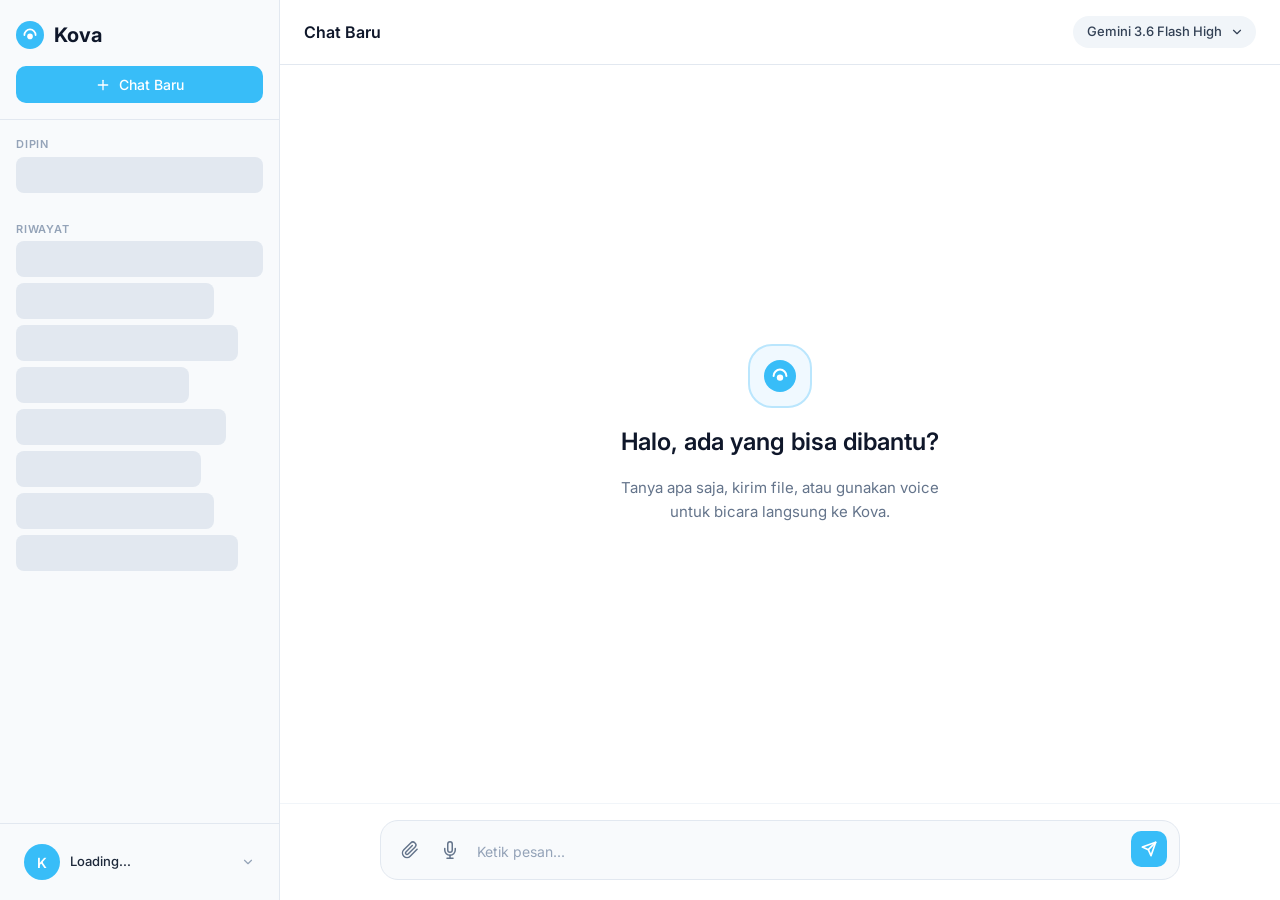
==== chat.html @ 2f22d69c "Feat: Add collapsible code blocks with expand/collapse toggle and max-height" ====
<!DOCTYPE html>
<html lang="id">

<head>
  <meta charset="UTF-8">
  <meta name="viewport" content="width=device-width, initial-scale=1.0">
  <title>Kova</title>
  <link rel="icon" href="./favicon.svg?v=2" type="image/svg+xml">
  <link rel="preconnect" href="https://fonts.googleapis.com">
  <link href="https://fonts.googleapis.com/css2?family=Inter:wght@300;400;500;600;700&display=swap" rel="stylesheet">
  <link rel="stylesheet" href="./css/style.css?v=2">
  <link rel="stylesheet" href="./css/chat.css?v=6">
  <script src="./js/config.js"></script>
  <!-- Marked.js for markdown -->
  <script src="https://cdn.jsdelivr.net/npm/marked/marked.min.js"></script>
  <!-- DOMPurify for sanitization -->
  <script src="https://cdn.jsdelivr.net/npm/dompurify@3.0.6/dist/purify.min.js"></script>
</head>

<body class="chat-page">

  <!-- Loading Overlay dihapus agar langsung masuk ke UI dan skeleton jalan -->

  <!-- Sidebar Overlay (mobile) -->
  <div class="sidebar-overlay" id="sidebarOverlay" onclick="closeMobileSidebar()"></div>

  <!-- Sidebar -->
  <aside class="sidebar" id="sidebar">
    <div class="sidebar-header">
      <div class="sidebar-logo">
        <svg width="28" height="28" viewBox="0 0 40 40" fill="none">
          <circle cx="20" cy="20" r="20" fill="#38BDF8" />
          <path d="M12 20C12 15.58 15.58 12 20 12C24.42 12 28 15.58 28 20" stroke="white" stroke-width="2.5"
            stroke-linecap="round" />
          <circle cx="20" cy="22" r="4" fill="white" />
        </svg>
        <span class="sidebar-logo-text">Kova</span>
      </div>
      <button class="btn-new-chat" onclick="startNewChat()">
        <svg width="16" height="16" viewBox="0 0 24 24" fill="none" stroke="currentColor" stroke-width="2"
          stroke-linecap="round" stroke-linejoin="round">
          <line x1="12" y1="5" x2="12" y2="19"></line>
          <line x1="5" y1="12" x2="19" y2="12"></line>
        </svg>
        Chat Baru
      </button>
    </div>

    <div class="sidebar-conversations" id="convList">
      <div class="sidebar-section-title">Dipin</div>
      <div class="skeleton-list" style="margin-bottom: 20px;">
        <div class="skeleton-item pulse"></div>
      </div>
      <div class="sidebar-section-title">Riwayat</div>
      <div class="skeleton-list">
        <div class="skeleton-item pulse"></div>
        <div class="skeleton-item pulse" style="width: 80%"></div>
        <div class="skeleton-item pulse" style="width: 90%"></div>
        <div class="skeleton-item pulse" style="width: 70%"></div>
        <div class="skeleton-item pulse" style="width: 85%"></div>
        <div class="skeleton-item pulse" style="width: 75%"></div>
        <div class="skeleton-item pulse" style="width: 80%"></div>
        <div class="skeleton-item pulse" style="width: 90%"></div>
      </div>
    </div><!-- end sidebar-conversations -->

    <div class="sidebar-footer">
      <div class="user-profile" id="userProfile" onclick="toggleUserMenu()">
        <div class="user-avatar-placeholder" id="userAvatarPlaceholder">K</div>
        <img class="user-avatar" id="userAvatarImg" src="" alt="" style="display:none">
        <div class="user-info">
          <div class="user-name" id="userName">Loading...</div>
          <div class="user-email" id="userEmail"></div>
        </div>
        <svg width="14" height="14" viewBox="0 0 24 24" fill="none" stroke="currentColor" stroke-width="2"
          stroke-linecap="round" stroke-linejoin="round" style="color: var(--gray-400)">
          <polyline points="6 9 12 15 18 9"></polyline>
        </svg>

        <div class="user-menu" id="userMenu">
          <div class="user-menu-item" onclick="openThemeModal()">
            <svg width="15" height="15" viewBox="0 0 24 24" fill="none" stroke="currentColor" stroke-width="2"
              stroke-linecap="round" stroke-linejoin="round">
              <circle cx="12" cy="12" r="5"></circle>
              <line x1="12" y1="1" x2="12" y2="3"></line>
              <line x1="12" y1="21" x2="12" y2="23"></line>
              <line x1="4.22" y1="4.22" x2="5.64" y2="5.64"></line>
              <line x1="18.36" y1="18.36" x2="19.78" y2="19.78"></line>
              <line x1="1" y1="12" x2="3" y2="12"></line>
              <line x1="21" y1="12" x2="23" y2="12"></line>
              <line x1="4.22" y1="19.78" x2="5.64" y2="18.36"></line>
              <line x1="18.36" y1="5.64" x2="19.78" y2="4.22"></line>
            </svg>
            Tema Tampilan
          </div>
          <div class="user-menu-item" onclick="handleLogout()">
            <svg width="15" height="15" viewBox="0 0 24 24" fill="none" stroke="currentColor" stroke-width="2"
              stroke-linecap="round" stroke-linejoin="round">
              <path d="M9 21H5a2 2 0 0 1-2-2V5a2 2 0 0 1 2-2h4"></path>
              <polyline points="16 17 21 12 16 7"></polyline>
              <line x1="21" y1="12" x2="9" y2="12"></line>
            </svg>
            Keluar
          </div>
          <div class="user-menu-divider"></div>
          <div class="user-menu-item danger" onclick="showDeleteAccountModal()">
            <svg width="15" height="15" viewBox="0 0 24 24" fill="none" stroke="currentColor" stroke-width="2"
              stroke-linecap="round" stroke-linejoin="round">
              <polyline points="3 6 5 6 21 6"></polyline>
              <path d="M19 6v14a2 2 0 0 1-2 2H7a2 2 0 0 1-2-2V6m3 0V4a1 1 0 0 1 1-1h4a1 1 0 0 1 1 1v2"></path>
            </svg>
            Hapus Akun
          </div>
        </div>
      </div>
    </div>
  </aside>

  <!-- Main Chat -->
  <main class="main-chat">
    <!-- Chat Header -->
    <div class="chat-header">
      <div class="chat-header-left">
        <button class="btn-sidebar-toggle" onclick="toggleMobileSidebar()">
          <svg width="20" height="20" viewBox="0 0 24 24" fill="none" stroke="currentColor" stroke-width="2"
            stroke-linecap="round" stroke-linejoin="round">
            <line x1="3" y1="12" x2="21" y2="12"></line>
            <line x1="3" y1="6" x2="21" y2="6"></line>
            <line x1="3" y1="18" x2="21" y2="18"></line>
          </svg>
        </button>
        <span class="chat-title" id="chatTitle">Chat Baru</span>
      </div>
      <div class="chat-header-right">
        <!-- Hidden Native Select (Used by chat.js for logic) -->
        <select id="modelSelect" style="display:none;" onchange="handleModelChange()">
          <option value="ag/gemini-3.6-flash-high(high)">Gemini 3.6 Flash High</option>
          <option value="ag/gemini-3.6-flash-medium(high)">Gemini 3.6 Flash Medium</option>
          <option value="ag/gemini-3.5-flash-high(high)">Gemini 3.5 Flash High</option>
          <option value="ag/gemini-3.5-flash-low(high)">Gemini 3.5 Flash Low</option>
          <option value="ag/gemini-3-flash-agent(high)">Gemini 3 Flash Agent</option>
          <option value="ag/gemini-3.1-pro-low(high)">Gemini 3.1 Pro Low</option>
          <option value="ag/claude-sonnet-4-6(high)">Claude Sonnet 4.6</option>
          <option value="ag/claude-opus-4-6-thinking(high)">Claude Opus 4.6 Thinking</option>
        </select>
        
        <!-- Custom UI Select -->
        <div class="custom-model-select" id="customModelSelect">
          <div class="custom-model-trigger" onclick="toggleCustomModelMenu(event)">
            <span id="customModelLabel">Gemini 3.5 Flash High</span>
            <svg width="14" height="14" viewBox="0 0 24 24" fill="none" stroke="currentColor" stroke-width="2" stroke-linecap="round" stroke-linejoin="round"><polyline points="6 9 12 15 18 9"></polyline></svg>
          </div>
          <div class="custom-model-menu" id="customModelMenu">
            <!-- Items injected by JS -->
          </div>
        </div>

        <script>
          // Custom Dropdown Logic
          window.updateCustomModelUI = function() {
            const nativeSelect = document.getElementById('modelSelect');
            const customLabel = document.getElementById('customModelLabel');
            const customMenu = document.getElementById('customModelMenu');
            if(nativeSelect.options[nativeSelect.selectedIndex]) {
              customLabel.textContent = nativeSelect.options[nativeSelect.selectedIndex].text;
              
              // Sync active class
              customMenu.querySelectorAll('.custom-model-item').forEach(i => {
                if (i.dataset.value === nativeSelect.value) {
                  i.classList.add('active');
                } else {
                  i.classList.remove('active');
                }
              });
            }
          };

          document.addEventListener('DOMContentLoaded', () => {
            const nativeSelect = document.getElementById('modelSelect');
            const customMenu = document.getElementById('customModelMenu');
            
            // Build custom menu from native options
            Array.from(nativeSelect.options).forEach(opt => {
              const item = document.createElement('div');
              item.className = 'custom-model-item' + (opt.selected ? ' active' : '');
              item.dataset.value = opt.value;
              item.innerHTML = `
                <span>${opt.text}</span>
                <svg class="custom-model-check" width="16" height="16" viewBox="0 0 24 24" fill="none" stroke="currentColor" stroke-width="2" stroke-linecap="round" stroke-linejoin="round"><polyline points="20 6 9 17 4 12"></polyline></svg>
              `;
              item.onclick = () => {
                nativeSelect.value = opt.value;
                nativeSelect.dispatchEvent(new Event('change')); // Trigger chat.js logic
                window.updateCustomModelUI();
                customMenu.classList.remove('active');
              };
              customMenu.appendChild(item);
            });
            
            window.updateCustomModelUI();
          });

          function toggleCustomModelMenu(e) {
            e.stopPropagation();
            const menu = document.getElementById('customModelMenu');
            menu.classList.toggle('active');
          }

          // Close dropdown when clicking outside
          document.addEventListener('click', (e) => {
            const menu = document.getElementById('customModelMenu');
            if (menu && menu.classList.contains('active') && !e.target.closest('#customModelSelect')) {
              menu.classList.remove('active');
            }
          });
        </script>
      </div>
    </div>

    <!-- Messages Container -->
    <div class="messages-container" id="messagesContainer">
      <!-- Wake-up banner: only shows when server is sleeping -->
      <div id="wakeTitle" style="display:none; align-items:center; gap:10px; background:var(--surface-2,#1e2a3a); border:1px solid var(--border,#2d3d50); border-radius:12px; padding:12px 16px; margin:0 0 16px 0; font-size:13px; color:var(--gray-300,#94a3b8);">
        <span style="display:inline-block; width:14px; height:14px; border:2px solid var(--primary,#38bdf8); border-top-color:transparent; border-radius:50%; animation:spin 1s linear infinite; flex-shrink:0;"></span>
        <div style="flex:1;">
          <span id="wakeMessage">Menghubungkan ke server...</span>
          <div style="height:3px; background:var(--border,#2d3d50); border-radius:4px; margin-top:6px;">
            <div id="wakeProgressBar" style="height:100%; width:0%; background:var(--primary,#38bdf8); border-radius:4px; transition:width 0.5s ease;"></div>
          </div>
        </div>
      </div>

      <div class="welcome-message" id="welcomeMessage">
        <div class="welcome-logo">
          <svg width="32" height="32" viewBox="0 0 40 40" fill="none">
            <circle cx="20" cy="20" r="20" fill="#38BDF8" />
            <path d="M12 20C12 15.58 15.58 12 20 12C24.42 12 28 15.58 28 20" stroke="white" stroke-width="2.5"
              stroke-linecap="round" />
            <circle cx="20" cy="22" r="4" fill="white" />
          </svg>
        </div>
        <h2 id="welcomeTitle">Halo, ada yang bisa dibantu?</h2>
        <p id="welcomeSubtitle">
          Tanya apa saja, kirim file, atau gunakan voice untuk bicara langsung ke Kova.
        </p>
        <style>
          @keyframes spin { 100% { transform: rotate(360deg); } }
        </style>
      </div>
    </div>

    <!-- Input Area -->
    <div class="input-area">
      <div class="input-container">
        <!-- Edit Banner -->
        <div class="edit-banner" id="editBanner">
          <svg width="14" height="14" viewBox="0 0 24 24" fill="none" stroke="currentColor" stroke-width="2"
            stroke-linecap="round" stroke-linejoin="round">
            <path d="M11 4H4a2 2 0 0 0-2 2v14a2 2 0 0 0 2 2h14a2 2 0 0 0 2-2v-7"></path>
            <path d="M18.5 2.5a2.121 2.121 0 0 1 3 3L12 15l-4 1 1-4 9.5-9.5z"></path>
          </svg>
          <span class="edit-banner-text">Edit pesan</span>
          <button class="btn-cancel-edit" onclick="cancelEdit()">
            <svg width="14" height="14" viewBox="0 0 24 24" fill="none" stroke="currentColor" stroke-width="2"
              stroke-linecap="round" stroke-linejoin="round">
              <line x1="18" y1="6" x2="6" y2="18"></line>
              <line x1="6" y1="6" x2="18" y2="18"></line>
            </svg>
          </button>
        </div>

        <!-- File Preview -->
        <div class="file-preview-area" id="filePreviewArea"></div>

        <!-- Input Box -->
        <div class="input-box">
          <div class="input-left-actions">
            <!-- Attach File -->
            <button class="input-btn" id="attachBtn" onclick="document.getElementById('fileInput').click()"
              title="Lampirkan file">
              <svg width="18" height="18" viewBox="0 0 24 24" fill="none" stroke="currentColor" stroke-width="2"
                stroke-linecap="round" stroke-linejoin="round">
                <path
                  d="M21.44 11.05l-9.19 9.19a6 6 0 0 1-8.49-8.49l9.19-9.19a4 4 0 0 1 5.66 5.66l-9.2 9.19a2 2 0 0 1-2.83-2.83l8.49-8.48">
                </path>
              </svg>
            </button>
            <!-- Voice Button -->
            <button class="input-btn" id="voiceBtn" onclick="toggleVoice()" title="Voice input">
              <svg width="18" height="18" viewBox="0 0 24 24" fill="none" stroke="currentColor" stroke-width="2"
                stroke-linecap="round" stroke-linejoin="round">
                <path d="M12 1a3 3 0 0 0-3 3v8a3 3 0 0 0 6 0V4a3 3 0 0 0-3-3z"></path>
                <path d="M19 10v2a7 7 0 0 1-14 0v-2"></path>
                <line x1="12" y1="19" x2="12" y2="23"></line>
                <line x1="8" y1="23" x2="16" y2="23"></line>
              </svg>
            </button>
          </div>

          <textarea class="chat-textarea" id="chatTextarea" placeholder="Ketik pesan..." rows="1"
            onkeydown="handleTextareaKeydown(event)" oninput="autoResizeTextarea(this)"></textarea>

          <div class="input-right-actions">
            <!-- Stop Generation Button (shown when AI is generating) -->
            <button class="btn-stop-gen" id="stopGenBtn" style="display:none" onclick="stopGeneration()"
              title="Hentikan">
              <svg width="16" height="16" viewBox="0 0 24 24" fill="currentColor">
                <rect x="4" y="4" width="16" height="16" rx="2" />
              </svg>
            </button>
            <!-- Send Button -->
            <button class="btn-send" id="sendBtn" onclick="sendMessage()" title="Kirim">
              <svg width="16" height="16" viewBox="0 0 24 24" fill="none" stroke="currentColor" stroke-width="2.5"
                stroke-linecap="round" stroke-linejoin="round">
                <line x1="22" y1="2" x2="11" y2="13"></line>
                <polygon points="22 2 15 22 11 13 2 9 22 2"></polygon>
              </svg>
            </button>
          </div>
        </div>

        <!-- Voice Controls -->
        <div class="voice-controls" id="voiceControls">
          <div class="voice-indicator">
            <div class="voice-dot" id="voiceDot"></div>
            <span class="voice-status" id="voiceStatus">Merekam...</span>
          </div>
          <div class="voice-transcript" id="voiceTranscript">Mulai berbicara...</div>
          <button class="voice-btn stop" id="voiceStopBtn" onclick="stopVoice()" title="Stop">Stop</button>
          <button class="voice-btn resume" id="voiceResumeBtn" onclick="resumeVoice()" style="display:none"
            title="Lanjutkan">Lanjut</button>
          <button class="voice-btn cancel" onclick="cancelVoice()" title="Batal">Batal</button>
          <button class="voice-btn send" onclick="sendVoice()" title="Kirim">Kirim</button>
        </div>

        <!-- File Input (hidden) -->
        <input type="file" id="fileInput" multiple style="display:none" onchange="handleFileSelect(event)">
      </div>
    </div>
  </main>

  <!-- Delete Account Modal -->
  <div class="modal-overlay" id="deleteAccountModal">
    <div class="modal">
      <h3>Hapus Akun</h3>
      <p>Apakah kamu yakin ingin menghapus akun? Semua data termasuk riwayat chat dan file akan terhapus permanen dan
        tidak dapat dikembalikan.</p>
      <div class="modal-actions">
        <button class="btn-modal cancel" onclick="closeDeleteAccountModal()">Batal</button>
        <button class="btn-modal danger" onclick="deleteAccount()">Hapus Akun</button>
      </div>
    </div>
  </div>

  <!-- Theme Modal -->
  <div class="modal-overlay" id="themeModal">
    <div class="modal">
      <h3>Tema Tampilan</h3>
      <div class="theme-options" style="display:flex; flex-direction:column; gap:12px; margin: 20px 0;">
        <label class="theme-option" style="display:flex; align-items:center; gap:8px; cursor:pointer;">
          <input type="radio" name="theme" value="light" onchange="setTheme('light')"> Terang
        </label>
        <label class="theme-option" style="display:flex; align-items:center; gap:8px; cursor:pointer;">
          <input type="radio" name="theme" value="dark" onchange="setTheme('dark')"> Gelap
        </label>
        <label class="theme-option" style="display:flex; align-items:center; gap:8px; cursor:pointer;">
          <input type="radio" name="theme" value="system" onchange="setTheme('system')"> Sesuai Sistem
        </label>
      </div>
      <div class="modal-actions" style="justify-content: flex-end;">
        <button class="btn-modal cancel" onclick="closeThemeModal()">Tutup</button>
      </div>
    </div>
  </div>

  <!-- Toast Container -->
  <div class="toast-container" id="toastContainer"></div>

  <script src="./js/chat.js?v=8"></script>
</body>

</html>
---- css/style.css ----
/* ============================================
   GLOBAL STYLES
   ============================================ */
* {
  margin: 0;
  padding: 0;
  box-sizing: border-box;
}

:root {
  --primary: #38BDF8;
  --primary-dark: #0EA5E9;
  --primary-light: #BAE6FD;
  --primary-ultra-light: #F0F9FF;
  --white: #FFFFFF;
  --gray-50: #F8FAFC;
  --gray-100: #F1F5F9;
  --gray-200: #E2E8F0;
  --gray-300: #CBD5E1;
  --gray-400: #94A3B8;
  --gray-500: #64748B;
  --gray-600: #475569;
  --gray-700: #334155;
  --gray-800: #1E293B;
  --gray-900: #0F172A;
  --danger: #EF4444;
  --danger-light: #FEF2F2;
  --success: #10B981;
  --warning: #F59E0B;
  --shadow-sm: 0 1px 2px rgba(0,0,0,0.05);
  --shadow: 0 1px 3px rgba(0,0,0,0.1), 0 1px 2px rgba(0,0,0,0.06);
  --shadow-md: 0 4px 6px rgba(0,0,0,0.07), 0 2px 4px rgba(0,0,0,0.06);
  --shadow-lg: 0 10px 15px rgba(0,0,0,0.1), 0 4px 6px rgba(0,0,0,0.05);
  --shadow-xl: 0 20px 25px rgba(0,0,0,0.1), 0 10px 10px rgba(0,0,0,0.04);
  --radius-sm: 6px;
  --radius: 10px;
  --radius-md: 14px;
  --radius-lg: 18px;
  --radius-xl: 24px;
  --radius-full: 9999px;
  --font: 'Inter', -apple-system, BlinkMacSystemFont, sans-serif;

  --code-bg: #1E293B;
  --code-color: #E2E8F0;
  --code-header-bg: #334155;
  --code-header-color: #94A3B8;
}

[data-theme="dark"] {
  --primary: #38BDF8;
  --primary-dark: #0EA5E9;
  --primary-light: #0284C7;
  --primary-ultra-light: #0C4A6E;
  
  --white: #0F172A;
  --gray-50: #1E293B;
  --gray-100: #334155;
  --gray-200: #475569;
  --gray-300: #64748B;
  --gray-400: #94A3B8;
  --gray-500: #CBD5E1;
  --gray-600: #E2E8F0;
  --gray-700: #F1F5F9;
  --gray-800: #F8FAFC;
  --gray-900: #FFFFFF;

  --ai-bubble-bg: #1E293B;
  --ai-bubble-border: #334155;

  --code-bg: #0F172A;
  --code-color: #E2E8F0;
  --code-header-bg: #1E293B;
  --code-header-color: #94A3B8;
}

body {
  font-family: var(--font);
  background: var(--gray-50);
  color: var(--gray-800);
  line-height: 1.5;
  -webkit-font-smoothing: antialiased;
}

/* ============================================
   LOGIN PAGE
   ============================================ */
.login-page {
  min-height: 100vh;
  display: flex;
  align-items: center;
  justify-content: center;
  background: linear-gradient(135deg, #F0F9FF 0%, #E0F2FE 50%, #BAE6FD 100%);
}

.login-container {
  width: 100%;
  max-width: 420px;
  padding: 20px;
}

.login-card {
  background: var(--white);
  border-radius: var(--radius-xl);
  padding: 40px;
  box-shadow: var(--shadow-xl);
  border: 1px solid rgba(56, 189, 248, 0.15);
}

.logo-section {
  display: flex;
  align-items: center;
  gap: 12px;
  margin-bottom: 32px;
}

.logo-text {
  font-size: 28px;
  font-weight: 700;
  color: var(--gray-900);
  letter-spacing: -0.5px;
}

.login-content h2 {
  font-size: 22px;
  font-weight: 600;
  color: var(--gray-900);
  margin-bottom: 8px;
}

.login-content p {
  color: var(--gray-500);
  font-size: 14px;
  margin-bottom: 28px;
}

.btn-google {
  display: flex;
  align-items: center;
  justify-content: center;
  gap: 12px;
  width: 100%;
  padding: 13px 20px;
  background: var(--white);
  border: 1.5px solid var(--gray-200);
  border-radius: var(--radius);
  font-size: 15px;
  font-weight: 500;
  color: var(--gray-700);
  text-decoration: none;
  transition: all 0.2s ease;
  cursor: pointer;
}

.btn-google:hover {
  border-color: var(--primary);
  background: var(--primary-ultra-light);
  color: var(--primary-dark);
  box-shadow: 0 0 0 3px rgba(56, 189, 248, 0.15);
  transform: translateY(-1px);
}

.login-footer {
  margin-top: 24px;
  text-align: center;
}

.login-footer p {
  font-size: 12px;
  color: var(--gray-400);
  line-height: 1.6;
}

/* ============================================
   SCROLLBAR
   ============================================ */
::-webkit-scrollbar {
  width: 6px;
  height: 6px;
}

::-webkit-scrollbar-track {
  background: transparent;
}

::-webkit-scrollbar-thumb {
  background: var(--gray-300);
  border-radius: var(--radius-full);
}

::-webkit-scrollbar-thumb:hover {
  background: var(--gray-400);
}
---- css/chat.css ----
/* ============================================
   CHAT PAGE LAYOUT
   ============================================ */
.chat-page {
  display: flex;
  height: 100vh;
  height: 100dvh;
  overflow: hidden;
  background: var(--white);
}

/* ============================================
   SIDEBAR
   ============================================ */
.sidebar {
  width: 280px;
  min-width: 280px;
  height: 100%;
  overflow: hidden;
  background: var(--gray-50);
  border-right: 1px solid var(--gray-200);
  display: flex;
  flex-direction: column;
  transition: transform 0.3s ease;
}

.sidebar-header {
  padding: 20px 16px 16px;
  border-bottom: 1px solid var(--gray-200);
}

.sidebar-logo {
  display: flex;
  align-items: center;
  gap: 10px;
  margin-bottom: 16px;
}

.sidebar-logo-text {
  font-size: 20px;
  font-weight: 700;
  color: var(--gray-900);
}

.btn-new-chat {
  width: 100%;
  padding: 10px 14px;
  background: var(--primary);
  color: var(--white);
  border: none;
  border-radius: var(--radius);
  font-size: 14px;
  font-weight: 500;
  cursor: pointer;
  display: flex;
  align-items: center;
  justify-content: center;
  gap: 8px;
  transition: all 0.2s ease;
  font-family: var(--font);
}

.btn-new-chat:hover {
  background: var(--primary-dark);
  transform: translateY(-1px);
  box-shadow: var(--shadow-md);
}

.sidebar-conversations {
  flex: 1;
  overflow-y: auto;
  padding: 8px;
}

.sidebar-section-title {
  font-size: 11px;
  font-weight: 600;
  color: var(--gray-400);
  text-transform: uppercase;
  letter-spacing: 0.8px;
  padding: 8px 8px 4px;
}

.conv-item {
  padding: 10px 12px;
  border-radius: var(--radius);
  cursor: pointer;
  display: flex;
  align-items: center;
  gap: 10px;
  transition: all 0.15s ease;
  margin-bottom: 2px;
  position: relative;
  group: true;
}

.conv-item:hover {
  background: var(--gray-200);
}

.conv-item.active {
  background: var(--primary-ultra-light);
  border: 1px solid rgba(56, 189, 248, 0.2);
}

.conv-item.active .conv-title {
  color: var(--primary-dark);
  font-weight: 500;
}

.conv-icon {
  width: 32px;
  height: 32px;
  border-radius: var(--radius-sm);
  background: var(--gray-200);
  display: flex;
  align-items: center;
  justify-content: center;
  flex-shrink: 0;
  color: var(--gray-500);
}

.conv-item.active .conv-icon {
  background: var(--primary-light);
  color: var(--primary-dark);
}

.conv-info {
  flex: 1;
  overflow: hidden;
}

.conv-title {
  font-size: 13px;
  color: var(--gray-700);
  white-space: nowrap;
  overflow: hidden;
  text-overflow: ellipsis;
}

.conv-date {
  font-size: 11px;
  color: var(--gray-400);
  margin-top: 1px;
}

.conv-actions {
  display: none;
  gap: 4px;
  flex-shrink: 0;
}

.conv-item:hover .conv-actions {
  display: flex;
}

.conv-action-btn {
  width: 24px;
  height: 24px;
  border: none;
  background: transparent;
  border-radius: var(--radius-sm);
  cursor: pointer;
  display: flex;
  align-items: center;
  justify-content: center;
  color: var(--gray-400);
  transition: all 0.15s ease;
  padding: 0;
}

.conv-action-btn:hover {
  background: var(--gray-300);
  color: var(--gray-700);
}

.conv-action-btn.delete:hover {
  background: var(--danger-light);
  color: var(--danger);
}

.sidebar-footer {
  padding: 12px 16px;
  border-top: 1px solid var(--gray-200);
}

.user-profile {
  display: flex;
  align-items: center;
  gap: 10px;
  padding: 8px;
  border-radius: var(--radius);
  cursor: pointer;
  transition: background 0.15s ease;
  position: relative;
}

.user-profile:hover {
  background: var(--gray-200);
}

.user-avatar {
  width: 36px;
  height: 36px;
  border-radius: var(--radius-full);
  object-fit: cover;
  border: 2px solid var(--primary-light);
}

.user-avatar-placeholder {
  width: 36px;
  height: 36px;
  border-radius: var(--radius-full);
  background: var(--primary);
  display: flex;
  align-items: center;
  justify-content: center;
  color: white;
  font-size: 14px;
  font-weight: 600;
  flex-shrink: 0;
}

.user-info {
  flex: 1;
  overflow: hidden;
}

.user-name {
  font-size: 13px;
  font-weight: 500;
  color: var(--gray-800);
  white-space: nowrap;
  overflow: hidden;
  text-overflow: ellipsis;
}

.user-email {
  font-size: 11px;
  color: var(--gray-400);
  white-space: nowrap;
  overflow: hidden;
  text-overflow: ellipsis;
}

.user-menu {
  position: absolute;
  bottom: calc(100% + 8px);
  left: 0;
  right: 0;
  background: var(--white);
  border: 1px solid var(--gray-200);
  border-radius: var(--radius-md);
  box-shadow: var(--shadow-xl);
  overflow: hidden;
  display: none;
  z-index: 100;
}

.user-menu.open {
  display: block;
}

.user-menu-item {
  padding: 11px 16px;
  font-size: 14px;
  color: var(--gray-700);
  cursor: pointer;
  display: flex;
  align-items: center;
  gap: 10px;
  transition: background 0.15s ease;
}

.user-menu-item:hover {
  background: var(--gray-50);
}

.user-menu-item.danger {
  color: var(--danger);
}

.user-menu-item.danger:hover {
  background: var(--danger-light);
}

.user-menu-divider {
  height: 1px;
  background: var(--gray-200);
}

/* ============================================
   MAIN CHAT AREA
   ============================================ */
.main-chat {
  flex: 1;
  display: flex;
  flex-direction: column;
  overflow: hidden;
  background: var(--white);
}

.chat-header {
  padding: 16px 24px;
  border-bottom: 1px solid var(--gray-200);
  display: flex;
  align-items: center;
  justify-content: space-between;
  background: var(--white);
  min-height: 65px;
}

.chat-header-left {
  display: flex;
  align-items: center;
  gap: 12px;
  flex: 1;
  overflow: hidden;
}

.btn-sidebar-toggle {
  display: none;
  width: 36px;
  height: 36px;
  border: none;
  background: transparent;
  border-radius: var(--radius);
  cursor: pointer;
  align-items: center;
  justify-content: center;
  color: var(--gray-600);
  transition: background 0.15s ease;
  flex-shrink: 0;
}

.btn-sidebar-toggle:hover {
  background: var(--gray-100);
}

.chat-title {
  font-size: 16px;
  font-weight: 600;
  color: var(--gray-900);
  white-space: nowrap;
  overflow: hidden;
  text-overflow: ellipsis;
}

.chat-header-right {
  display: flex;
  align-items: center;
  gap: 10px;
  flex-shrink: 0;
}

.custom-model-select {
  position: relative;
}

.custom-model-trigger {
  padding: 6px 12px 6px 14px;
  border-radius: var(--radius-full);
  font-size: 13px;
  font-weight: 500;
  color: var(--gray-700);
  background-color: var(--gray-100);
  cursor: pointer;
  display: flex;
  align-items: center;
  gap: 8px;
  transition: all 0.2s ease;
  user-select: none;
}

.custom-model-trigger:hover {
  background-color: var(--gray-200);
}

.custom-model-menu {
  position: absolute;
  top: calc(100% + 8px);
  right: 0;
  background: var(--white);
  border: 1px solid var(--gray-200);
  border-radius: var(--radius);
  box-shadow: var(--shadow-lg);
  padding: 6px;
  width: max-content;
  min-width: 220px;
  max-height: 60vh;
  overflow-y: auto;
  z-index: 100;
  opacity: 0;
  visibility: hidden;
  transform: translateY(-8px);
  transition: all 0.2s cubic-bezier(0.16, 1, 0.3, 1);
}

.custom-model-menu.active {
  opacity: 1;
  visibility: visible;
  transform: translateY(0);
}

.custom-model-item {
  padding: 10px 12px;
  border-radius: var(--radius-sm);
  font-size: 13px;
  color: var(--gray-700);
  cursor: pointer;
  display: flex;
  align-items: center;
  justify-content: space-between;
  transition: background 0.15s ease;
  margin-bottom: 2px;
}

.custom-model-item:last-child {
  margin-bottom: 0;
}

.custom-model-item:hover {
  background: var(--gray-100);
}

.custom-model-item.active {
  background: var(--primary-ultra-light);
  color: var(--primary-dark);
  font-weight: 600;
}

.custom-model-check {
  display: none;
}

.custom-model-item.active .custom-model-check {
  display: block;
  color: var(--primary);
}

/* ============================================
   MESSAGES AREA
   ============================================ */
.messages-container {
  flex: 1;
  overflow-y: auto;
  padding: 24px;
  display: flex;
  flex-direction: column;
  gap: 0;
}

.welcome-message {
  flex: 1;
  display: flex;
  flex-direction: column;
  align-items: center;
  justify-content: center;
  text-align: center;
  padding: 40px 20px;
  gap: 16px;
}

.welcome-logo {
  width: 64px;
  height: 64px;
  background: var(--primary-ultra-light);
  border-radius: var(--radius-xl);
  display: flex;
  align-items: center;
  justify-content: center;
  border: 2px solid var(--primary-light);
}

.welcome-message h2 {
  font-size: 24px;
  font-weight: 600;
  color: var(--gray-900);
}

.welcome-message p {
  font-size: 15px;
  color: var(--gray-500);
  max-width: 360px;
  line-height: 1.6;
}

.message-group {
  margin-bottom: 24px;
}

.message-wrapper {
  display: flex;
  gap: 12px;
  align-items: flex-start;
}

.message-wrapper.user {
  flex-direction: row-reverse;
}

.message-avatar {
  width: 32px;
  height: 32px;
  border-radius: var(--radius-full);
  flex-shrink: 0;
  display: flex;
  align-items: center;
  justify-content: center;
  font-size: 13px;
  font-weight: 600;
}

.message-avatar.ai {
  background: var(--primary);
  color: white;
  border: 2px solid var(--primary-light);
}

.message-avatar.user-av {
  overflow: hidden;
}

.message-avatar.user-av img {
  width: 100%;
  height: 100%;
  object-fit: cover;
  border-radius: var(--radius-full);
  border: 2px solid var(--primary-light);
}

.message-content-wrapper {
  flex: 1;
  max-width: calc(100% - 44px);
}

.message-sender {
  font-size: 12px;
  font-weight: 500;
  color: var(--gray-500);
  margin-bottom: 4px;
}

.message-wrapper.user .message-sender {
  text-align: right;
}

.message-bubble {
  padding: 12px 16px;
  border-radius: var(--radius-md);
  font-size: 14px;
  line-height: 1.6;
  position: relative;
  word-break: break-word;
  max-width: 680px;
}

.message-wrapper.user .message-content-wrapper {
  display: flex;
  flex-direction: column;
  align-items: flex-end;
}

.message-wrapper.user .message-bubble {
  background: var(--primary);
  color: var(--white);
  border-bottom-right-radius: var(--radius-sm);
}

.message-wrapper.ai .message-bubble {
  background: var(--ai-bubble-bg, #E8EEF2);
  color: var(--gray-900);
  border: 1px solid var(--ai-bubble-border, #CBD5E1);
  border-bottom-left-radius: var(--radius-sm);
  box-shadow: var(--shadow-sm);
}

.message-edited-tag {
  font-size: 10px;
  color: rgba(255, 255, 255, 0.7);
  margin-top: 4px;
}

.message-wrapper.ai .message-edited-tag {
  color: var(--gray-400);
}

.message-actions {
  display: none;
  gap: 4px;
  margin-top: 6px;
}

.message-wrapper:hover .message-actions {
  display: flex;
}

.message-wrapper.user .message-actions {
  justify-content: flex-end;
}

.msg-action-btn {
  padding: 4px 8px;
  border: none;
  background: transparent;
  border-radius: var(--radius-sm);
  cursor: pointer;
  font-size: 11px;
  color: var(--gray-400);
  display: flex;
  align-items: center;
  gap: 4px;
  transition: all 0.15s ease;
  font-family: var(--font);
}

.msg-action-btn:hover {
  background: var(--gray-200);
  color: var(--gray-600);
}

.msg-action-btn.edit-btn:hover {
  background: var(--primary-ultra-light);
  color: var(--primary-dark);
}

.msg-action-btn.copy-btn:hover {
  background: var(--success);
  color: var(--white);
}

.message-files {
  display: flex;
  flex-wrap: wrap;
  gap: 8px;
  margin-top: 8px;
}

.file-chip {
  display: flex;
  align-items: center;
  gap: 6px;
  padding: 6px 10px;
  background: rgba(255, 255, 255, 0.2);
  border: 1px solid rgba(255, 255, 255, 0.3);
  border-radius: var(--radius-sm);
  font-size: 12px;
  color: var(--white);
  max-width: 200px;
}

.message-wrapper.ai .file-chip {
  background: var(--white);
  border-color: var(--gray-200);
  color: var(--gray-700);
}

.file-chip-icon {
  width: 16px;
  height: 16px;
  flex-shrink: 0;
}

.file-chip-name {
  white-space: nowrap;
  overflow: hidden;
  text-overflow: ellipsis;
}

/* Markdown styles in AI response */
.message-bubble h1,
.message-bubble h2,
.message-bubble h3 {
  margin: 10px 0 6px;
  font-weight: 600;
  line-height: 1.3;
}

.message-bubble h1 {
  font-size: 1.3em;
}

.message-bubble h2 {
  font-size: 1.15em;
}

.message-bubble h3 {
  font-size: 1.05em;
}

.message-bubble p {
  margin-bottom: 8px;
}

.message-bubble p:last-child {
  margin-bottom: 0;
}

.message-bubble ul,
.message-bubble ol {
  margin: 6px 0 6px 20px;
}

.message-bubble li {
  margin-bottom: 3px;
}

.message-bubble code {
  background: rgba(0, 0, 0, 0.08);
  padding: 1px 5px;
  border-radius: 4px;
  font-family: 'Courier New', monospace;
  font-size: 0.9em;
}

/* Code Block Styling */
.code-block-wrapper {
  position: relative;
  margin: 12px 0;
  border-radius: var(--radius-sm);
  overflow: hidden;
  border: 1px solid var(--ai-bubble-border, #CBD5E1);
}

.code-block-header {
  display: flex;
  justify-content: space-between;
  align-items: center;
  padding: 8px 12px;
  background: var(--code-header-bg, #334155);
  color: var(--code-header-color, #94A3B8);
  font-size: 11px;
  font-family: var(--font);
}

.code-lang {
  text-transform: uppercase;
  font-weight: 600;
  letter-spacing: 0.5px;
}

.code-action-btn {
  background: transparent;
  border: none;
  color: var(--code-header-color, #94A3B8);
  display: flex;
  align-items: center;
  gap: 6px;
  cursor: pointer;
  font-size: 11px;
  transition: color 0.15s ease;
}

.code-action-btn:hover {
  color: var(--white, #fff);
}

.message-bubble pre {
  background: var(--code-bg, #1E293B) !important;
  color: var(--code-color, #e2e8f0) !important;
  padding: 14px !important;
  margin: 0 !important;
  border-radius: 0 !important;
  overflow-x: auto;
  overflow-y: auto;
  max-height: 400px;
  transition: max-height 0.3s ease;
}

.code-block-wrapper.expanded pre {
  max-height: none;
}

.message-bubble pre code {
  background: transparent;
  color: inherit;
  padding: 0;
  font-size: 0.85em;
}

.message-bubble blockquote {
  border-left: 3px solid var(--primary);
  padding-left: 12px;
  margin: 8px 0;
  color: var(--gray-600);
}

.message-bubble strong {
  font-weight: 600;
}

.message-bubble em {
  font-style: italic;
}

.message-bubble a {
  color: var(--primary-dark);
  text-decoration: underline;
}

.message-bubble table {
  width: 100%;
  border-collapse: collapse;
  margin: 8px 0;
  font-size: 13px;
}

.message-bubble th,
.message-bubble td {
  border: 1px solid var(--gray-200);
  padding: 6px 10px;
  text-align: left;
}

.message-bubble th {
  background: var(--gray-100);
  font-weight: 600;
}

.typing-indicator {
  display: flex;
  align-items: center;
  gap: 4px;
  padding: 12px 16px;
  background: var(--gray-100);
  border-radius: var(--radius-md);
  border-bottom-left-radius: var(--radius-sm);
  width: fit-content;
}

.typing-dot {
  width: 7px;
  height: 7px;
  background: var(--gray-400);
  border-radius: var(--radius-full);
  animation: typingBounce 1.4s infinite ease-in-out;
}

.typing-dot:nth-child(1) {
  animation-delay: 0s;
}

.typing-dot:nth-child(2) {
  animation-delay: 0.2s;
}

.typing-dot:nth-child(3) {
  animation-delay: 0.4s;
}

@keyframes typingBounce {

  0%,
  60%,
  100% {
    transform: translateY(0);
    opacity: 0.5;
  }

  30% {
    transform: translateY(-6px);
    opacity: 1;
  }
}

/* ============================================
   INPUT AREA
   ============================================ */
.input-area {
  padding: 16px 24px 20px;
  background: var(--white);
  border-top: 1px solid var(--gray-100);
}

.input-container {
  max-width: 800px;
  margin: 0 auto;
}

/* File Preview */
.file-preview-area {
  display: none;
  flex-wrap: wrap;
  gap: 8px;
  margin-bottom: 12px;
  padding: 12px;
  background: var(--gray-50);
  border-radius: var(--radius-md);
  border: 1px solid var(--gray-200);
}

.file-preview-area.has-files {
  display: flex;
}

.file-preview-item {
  display: flex;
  align-items: center;
  gap: 8px;
  padding: 6px 10px;
  background: var(--white);
  border: 1px solid var(--gray-200);
  border-radius: var(--radius-sm);
  font-size: 13px;
  color: var(--gray-700);
  max-width: 200px;
}

.file-preview-item-name {
  white-space: nowrap;
  overflow: hidden;
  text-overflow: ellipsis;
  flex: 1;
}

.file-preview-remove {
  width: 18px;
  height: 18px;
  border: none;
  background: var(--gray-200);
  border-radius: var(--radius-full);
  cursor: pointer;
  display: flex;
  align-items: center;
  justify-content: center;
  color: var(--gray-500);
  flex-shrink: 0;
  transition: all 0.15s ease;
  padding: 0;
  font-size: 10px;
  line-height: 1;
}

.file-preview-remove:hover {
  background: var(--danger);
  color: white;
}

/* Input Box */
.input-box {
  display: flex;
  align-items: flex-end;
  gap: 10px;
  background: var(--gray-50);
  border: 1.5px solid var(--gray-200);
  border-radius: var(--radius-lg);
  padding: 10px 12px;
  transition: border-color 0.2s ease, box-shadow 0.2s ease;
}

.input-box:focus-within {
  border-color: var(--primary);
  box-shadow: 0 0 0 3px rgba(56, 189, 248, 0.12);
}

.input-left-actions {
  display: flex;
  align-items: center;
  gap: 6px;
  flex-shrink: 0;
  padding-bottom: 2px;
}

.input-btn {
  width: 34px;
  height: 34px;
  border: none;
  background: transparent;
  border-radius: var(--radius);
  cursor: pointer;
  display: flex;
  align-items: center;
  justify-content: center;
  color: var(--gray-500);
  transition: all 0.15s ease;
  flex-shrink: 0;
  padding: 0;
}

.input-btn:hover {
  background: var(--gray-200);
  color: var(--gray-700);
}

.input-btn.active {
  background: var(--primary-ultra-light);
  color: var(--primary);
}

.input-btn.recording {
  background: #FEF2F2;
  color: var(--danger);
  animation: recordPulse 1.5s infinite;
}

@keyframes recordPulse {

  0%,
  100% {
    opacity: 1;
  }

  50% {
    opacity: 0.6;
  }
}

.chat-textarea {
  flex: 1;
  border: none;
  background: transparent;
  resize: none;
  outline: none;
  font-size: 14px;
  font-family: var(--font);
  color: var(--gray-800);
  line-height: 1.6;
  min-height: 24px;
  max-height: 200px;
  padding: 6px 0;
  overflow-y: auto;
}

.chat-textarea::placeholder {
  color: var(--gray-400);
}

.input-right-actions {
  display: flex;
  align-items: center;
  gap: 6px;
  flex-shrink: 0;
  padding-bottom: 2px;
}

.btn-send {
  width: 36px;
  height: 36px;
  border: none;
  background: var(--primary);
  border-radius: var(--radius);
  cursor: pointer;
  display: flex;
  align-items: center;
  justify-content: center;
  color: var(--white);
  transition: all 0.2s ease;
  flex-shrink: 0;
  padding: 0;
}

.btn-send:hover {
  background: var(--primary-dark);
  transform: scale(1.05);
}

.btn-send:disabled {
  opacity: 0.5;
  cursor: not-allowed;
  transform: none;
}

.btn-stop-gen {
  width: 36px;
  height: 36px;
  border: none;
  background: var(--danger);
  border-radius: var(--radius);
  cursor: pointer;
  display: flex;
  align-items: center;
  justify-content: center;
  color: var(--white);
  transition: all 0.2s ease;
  flex-shrink: 0;
  padding: 0;
}

.btn-stop-gen:hover {
  background: #DC2626;
}

/* Voice Controls */
.voice-controls {
  display: none;
  align-items: center;
  gap: 8px;
  margin-top: 10px;
  padding: 10px 14px;
  background: var(--primary-ultra-light);
  border-radius: var(--radius);
  border: 1px solid var(--primary-light);
}

.voice-controls.visible {
  display: flex;
}

.voice-indicator {
  display: flex;
  align-items: center;
  gap: 6px;
  flex: 1;
}

.voice-dot {
  width: 8px;
  height: 8px;
  background: var(--danger);
  border-radius: var(--radius-full);
  animation: recordPulse 1s infinite;
}

.voice-dot.paused {
  background: var(--warning);
  animation: none;
}

.voice-status {
  font-size: 13px;
  color: var(--gray-600);
  font-weight: 500;
}

.voice-transcript {
  font-size: 12px;
  color: var(--gray-500);
  flex: 1;
  white-space: nowrap;
  overflow: hidden;
  text-overflow: ellipsis;
}

.voice-btn {
  padding: 5px 12px;
  border: none;
  border-radius: var(--radius-sm);
  cursor: pointer;
  font-size: 12px;
  font-weight: 500;
  font-family: var(--font);
  transition: all 0.15s ease;
}

.voice-btn.stop {
  background: var(--gray-200);
  color: var(--gray-700);
}

.voice-btn.stop:hover {
  background: var(--gray-300);
}

.voice-btn.resume {
  background: var(--primary-light);
  color: var(--primary-dark);
}

.voice-btn.resume:hover {
  background: var(--primary);
  color: white;
}

.voice-btn.cancel {
  background: var(--danger-light);
  color: var(--danger);
}

.voice-btn.cancel:hover {
  background: var(--danger);
  color: white;
}

.voice-btn.send {
  background: var(--primary);
  color: white;
}

.voice-btn.send:hover {
  background: var(--primary-dark);
}

/* ============================================
   EDIT MESSAGE MODE
   ============================================ */
.edit-banner {
  display: none;
  align-items: center;
  gap: 10px;
  padding: 8px 14px;
  background: var(--primary-ultra-light);
  border-radius: var(--radius);
  border: 1px solid var(--primary-light);
  margin-bottom: 10px;
  font-size: 13px;
  color: var(--primary-dark);
}

.edit-banner.visible {
  display: flex;
}

.edit-banner-text {
  flex: 1;
}

.btn-cancel-edit {
  background: transparent;
  border: none;
  cursor: pointer;
  color: var(--gray-500);
  padding: 2px;
  border-radius: var(--radius-sm);
  display: flex;
  align-items: center;
  justify-content: center;
  transition: all 0.15s ease;
}

.btn-cancel-edit:hover {
  background: var(--gray-200);
  color: var(--gray-700);
}

/* ============================================
   MODAL
   ============================================ */
.modal-overlay {
  position: fixed;
  inset: 0;
  background: rgba(0, 0, 0, 0.4);
  z-index: 1000;
  display: none;
  align-items: center;
  justify-content: center;
  backdrop-filter: blur(4px);
}

.modal-overlay.open {
  display: flex;
}

.modal {
  background: var(--white);
  border-radius: var(--radius-xl);
  padding: 28px;
  max-width: 420px;
  width: 90%;
  box-shadow: var(--shadow-xl);
}

.modal h3 {
  font-size: 18px;
  font-weight: 600;
  color: var(--gray-900);
  margin-bottom: 10px;
}

.modal p {
  font-size: 14px;
  color: var(--gray-500);
  margin-bottom: 24px;
  line-height: 1.6;
}

.modal-actions {
  display: flex;
  gap: 10px;
  justify-content: flex-end;
}

.btn-modal {
  padding: 9px 18px;
  border-radius: var(--radius);
  border: none;
  cursor: pointer;
  font-size: 14px;
  font-weight: 500;
  font-family: var(--font);
  transition: all 0.15s ease;
}

.btn-modal.cancel {
  background: var(--gray-100);
  color: var(--gray-700);
}

.btn-modal.cancel:hover {
  background: var(--gray-200);
}

.btn-modal.danger {
  background: var(--danger);
  color: white;
}

.btn-modal.danger:hover {
  background: #DC2626;
}

/* ============================================
   LOADING OVERLAY
   ============================================ */
.loading-overlay {
  position: fixed;
  inset: 0;
  background: var(--white);
  display: flex;
  align-items: center;
  justify-content: center;
  z-index: 9999;
  flex-direction: column;
  gap: 16px;
}

.loading-spinner {
  width: 40px;
  height: 40px;
  border: 3px solid var(--gray-200);
  border-top-color: var(--primary);
  border-radius: var(--radius-full);
  animation: spin 0.8s linear infinite;
}

@keyframes spin {
  to {
    transform: rotate(360deg);
  }
}

.loading-text {
  font-size: 14px;
  color: var(--gray-500);
}

/* ============================================
   TOAST
   ============================================ */
.toast-container {
  position: fixed;
  bottom: 24px;
  right: 24px;
  z-index: 9999;
  display: flex;
  flex-direction: column;
  gap: 8px;
}

.toast {
  padding: 12px 18px;
  border-radius: var(--radius);
  font-size: 14px;
  font-weight: 500;
  box-shadow: var(--shadow-lg);
  animation: slideInRight 0.3s ease;
  max-width: 320px;
}

.toast.success {
  background: var(--success);
  color: white;
}

.toast.error {
  background: var(--danger);
  color: white;
}

.toast.info {
  background: var(--primary);
  color: white;
}

@keyframes slideInRight {
  from {
    transform: translateX(100%);
    opacity: 0;
  }

  to {
    transform: translateX(0);
    opacity: 1;
  }
}

/* ============================================
   RESPONSIVE
   ============================================ */
@media (max-width: 768px) {
  .sidebar {
    position: fixed;
    left: 0;
    top: 0;
    bottom: 0;
    z-index: 200;
    transform: translateX(-100%);
    box-shadow: var(--shadow-xl);
  }

  .sidebar.mobile-open {
    transform: translateX(0);
  }

  .sidebar-overlay {
    position: fixed;
    inset: 0;
    background: rgba(0, 0, 0, 0.3);
    z-index: 199;
    display: none;
  }

  .sidebar-overlay.visible {
    display: block;
  }

  .btn-sidebar-toggle {
    display: flex;
  }

  .messages-container {
    padding: 16px;
  }

  .input-area {
    padding: 12px 12px 16px;
  }

  .chat-header {
    padding: 12px 16px;
  }

  .model-select {
    max-width: 150px;
    font-size: 12px;
  }
}

/* ============================================
   SKELETON LOADING
   ============================================ */
.skeleton-list {
  display: flex;
  flex-direction: column;
  gap: 6px;
  padding: 0 8px;
}

.skeleton-item {
  height: 36px;
  border-radius: 8px;
  background: var(--gray-200, #e2e8f0);
  width: 100%;
}

.pulse {
  animation: skeletonPulse 1.6s ease-in-out infinite;
}

@keyframes skeletonPulse {
  0%, 100% { opacity: 1; }
  50% { opacity: 0.4; }
}
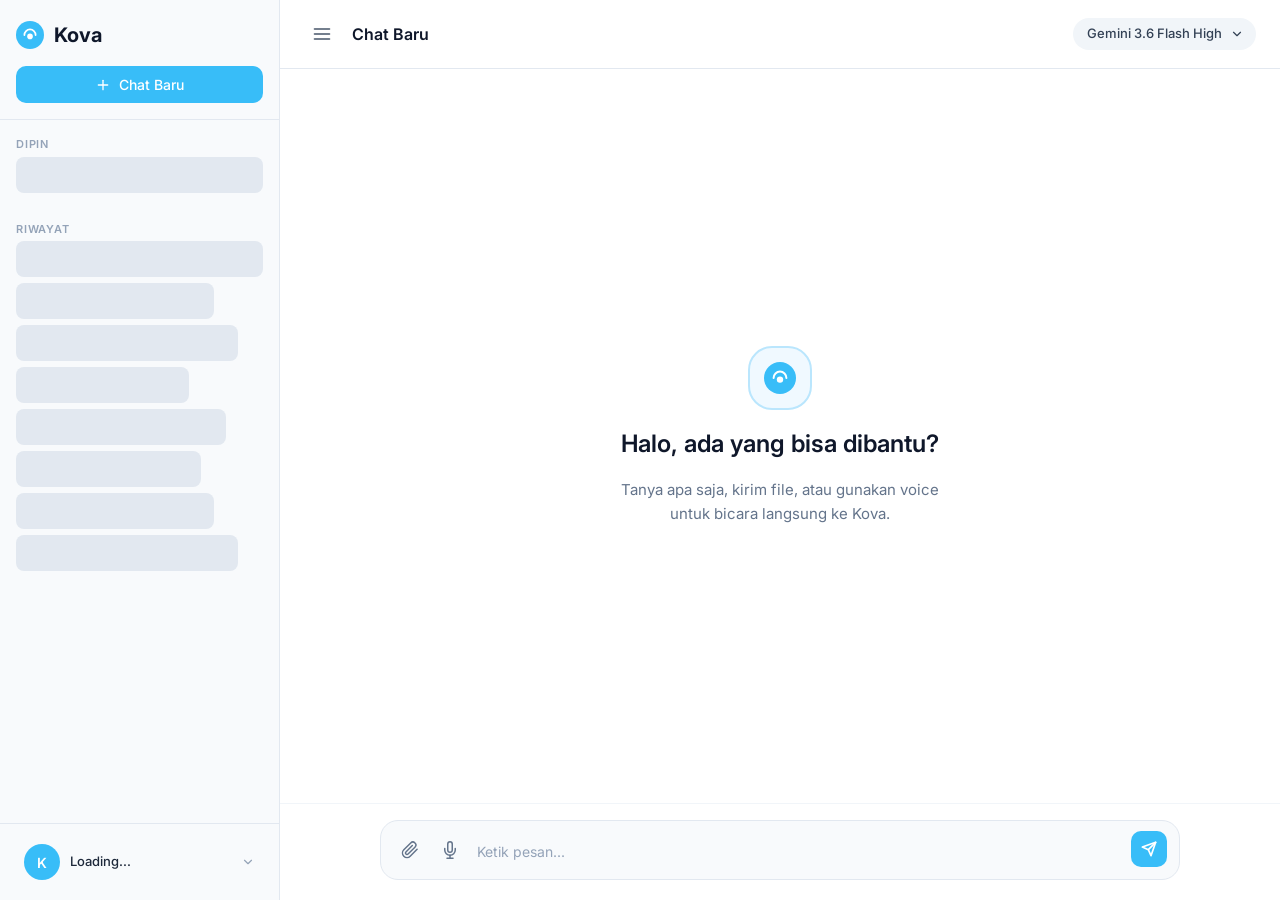
==== commit 7c603189: "Feat: Add toggle functionality for sidebar on desktop view" ====
--- a/chat.html
+++ b/chat.html
@@ -9,7 +9,7 @@
   <link rel="preconnect" href="https://fonts.googleapis.com">
   <link href="https://fonts.googleapis.com/css2?family=Inter:wght@300;400;500;600;700&display=swap" rel="stylesheet">
   <link rel="stylesheet" href="./css/style.css?v=2">
-  <link rel="stylesheet" href="./css/chat.css?v=6">
+  <link rel="stylesheet" href="./css/chat.css?v=7">
   <script src="./js/config.js"></script>
   <!-- Marked.js for markdown -->
   <script src="https://cdn.jsdelivr.net/npm/marked/marked.min.js"></script>
@@ -121,7 +121,7 @@
     <!-- Chat Header -->
     <div class="chat-header">
       <div class="chat-header-left">
-        <button class="btn-sidebar-toggle" onclick="toggleMobileSidebar()">
+        <button class="btn-sidebar-toggle" onclick="toggleSidebar()">
           <svg width="20" height="20" viewBox="0 0 24 24" fill="none" stroke="currentColor" stroke-width="2"
             stroke-linecap="round" stroke-linejoin="round">
             <line x1="3" y1="12" x2="21" y2="12"></line>
@@ -376,7 +376,7 @@
   <!-- Toast Container -->
   <div class="toast-container" id="toastContainer"></div>
 
-  <script src="./js/chat.js?v=8"></script>
+  <script src="./js/chat.js?v=9"></script>
 </body>
 
 </html>
--- a/css/chat.css
+++ b/css/chat.css
@@ -21,7 +21,12 @@
   border-right: 1px solid var(--gray-200);
   display: flex;
   flex-direction: column;
-  transition: transform 0.3s ease;
+  flex-direction: column;
+  transition: margin-left 0.3s cubic-bezier(0.16, 1, 0.3, 1), transform 0.3s cubic-bezier(0.16, 1, 0.3, 1);
+}
+
+.sidebar.collapsed-desktop {
+  margin-left: -280px;
 }
 
 .sidebar-header {
@@ -319,7 +324,7 @@
 }
 
 .btn-sidebar-toggle {
-  display: none;
+  display: flex;
   width: 36px;
   height: 36px;
   border: none;
@@ -1414,7 +1419,7 @@
   }
 
   .btn-sidebar-toggle {
-    display: flex;
+    /* Already flex globally */
   }
 
   .messages-container {
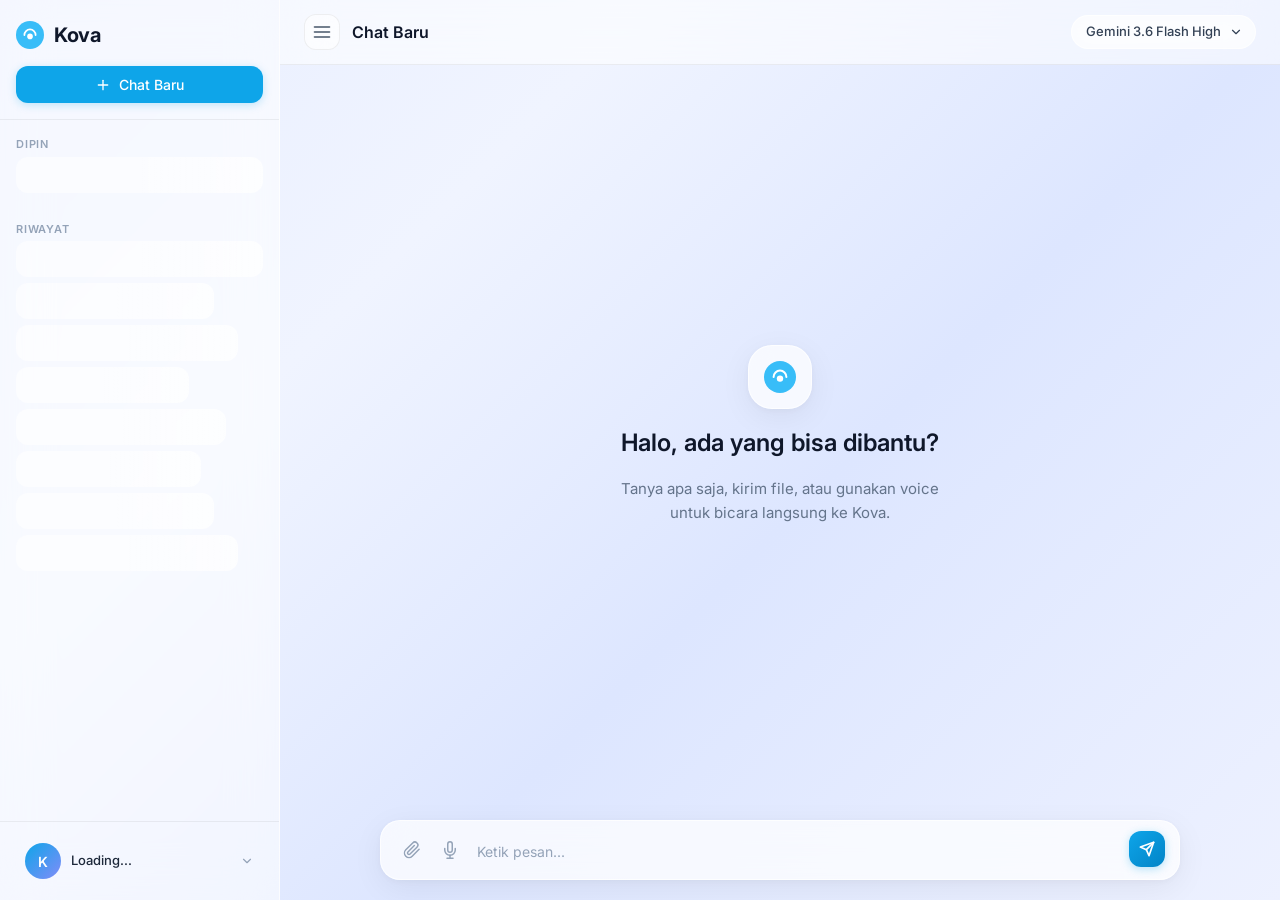
==== commit 8e3da170: "UI Overhaul: iOS 26 Liquid Glass design system - frosted glass, blur, gradients, animations" ====
--- a/chat.html
+++ b/chat.html
@@ -8,8 +8,8 @@
   <link rel="icon" href="./favicon.svg?v=2" type="image/svg+xml">
   <link rel="preconnect" href="https://fonts.googleapis.com">
   <link href="https://fonts.googleapis.com/css2?family=Inter:wght@300;400;500;600;700&display=swap" rel="stylesheet">
-  <link rel="stylesheet" href="./css/style.css?v=2">
-  <link rel="stylesheet" href="./css/chat.css?v=7">
+  <link rel="stylesheet" href="./css/style.css?v=3">
+  <link rel="stylesheet" href="./css/chat.css?v=8">
   <script src="./js/config.js"></script>
   <!-- Marked.js for markdown -->
   <script src="https://cdn.jsdelivr.net/npm/marked/marked.min.js"></script>
@@ -121,8 +121,8 @@
     <!-- Chat Header -->
     <div class="chat-header">
       <div class="chat-header-left">
-        <button class="btn-sidebar-toggle" onclick="toggleSidebar()">
-          <svg width="20" height="20" viewBox="0 0 24 24" fill="none" stroke="currentColor" stroke-width="2"
+        <button class="btn-sidebar-toggle" id="sidebarToggleBtn" onclick="toggleSidebar()">
+          <svg id="sidebarToggleIcon" width="20" height="20" viewBox="0 0 24 24" fill="none" stroke="currentColor" stroke-width="2"
             stroke-linecap="round" stroke-linejoin="round">
             <line x1="3" y1="12" x2="21" y2="12"></line>
             <line x1="3" y1="6" x2="21" y2="6"></line>
@@ -376,7 +376,7 @@
   <!-- Toast Container -->
   <div class="toast-container" id="toastContainer"></div>
 
-  <script src="./js/chat.js?v=9"></script>
+  <script src="./js/chat.js?v=10"></script>
 </body>
 
 </html>
--- a/css/style.css
+++ b/css/style.css
@@ -1,5 +1,5 @@
 /* ============================================
-   GLOBAL STYLES
+   GLOBAL STYLES — iOS 26 LIQUID GLASS
    ============================================ */
 * {
   margin: 0;
@@ -8,11 +8,25 @@
 }
 
 :root {
-  --primary: #38BDF8;
-  --primary-dark: #0EA5E9;
-  --primary-light: #BAE6FD;
-  --primary-ultra-light: #F0F9FF;
+  /* Primary */
+  --primary: #0EA5E9;
+  --primary-dark: #0284C7;
+  --primary-light: #7DD3FC;
+  --primary-ultra-light: rgba(14, 165, 233, 0.1);
+
+  /* Surfaces — Light Liquid Glass */
   --white: #FFFFFF;
+  --bg-gradient: linear-gradient(135deg, #e8eeff 0%, #f0f4ff 30%, #dde6ff 60%, #edf1ff 100%);
+  --glass-bg: rgba(255, 255, 255, 0.55);
+  --glass-bg-heavy: rgba(255, 255, 255, 0.72);
+  --glass-border: rgba(255, 255, 255, 0.7);
+  --glass-border-subtle: rgba(0, 0, 0, 0.06);
+  --glass-blur: 24px;
+  --glass-shadow: 0 8px 32px rgba(0, 0, 0, 0.06), 0 2px 8px rgba(0, 0, 0, 0.04);
+  --glass-shadow-lg: 0 16px 48px rgba(0, 0, 0, 0.08), 0 4px 16px rgba(0, 0, 0, 0.04);
+  --glass-inset: inset 0 1px 0 rgba(255, 255, 255, 0.8);
+
+  /* Grays */
   --gray-50: #F8FAFC;
   --gray-100: #F1F5F9;
   --gray-200: #E2E8F0;
@@ -23,40 +37,62 @@
   --gray-700: #334155;
   --gray-800: #1E293B;
   --gray-900: #0F172A;
+
+  /* Status */
   --danger: #EF4444;
   --danger-light: #FEF2F2;
   --success: #10B981;
   --warning: #F59E0B;
-  --shadow-sm: 0 1px 2px rgba(0,0,0,0.05);
-  --shadow: 0 1px 3px rgba(0,0,0,0.1), 0 1px 2px rgba(0,0,0,0.06);
-  --shadow-md: 0 4px 6px rgba(0,0,0,0.07), 0 2px 4px rgba(0,0,0,0.06);
-  --shadow-lg: 0 10px 15px rgba(0,0,0,0.1), 0 4px 6px rgba(0,0,0,0.05);
-  --shadow-xl: 0 20px 25px rgba(0,0,0,0.1), 0 10px 10px rgba(0,0,0,0.04);
-  --radius-sm: 6px;
-  --radius: 10px;
-  --radius-md: 14px;
-  --radius-lg: 18px;
+
+  /* Shadows */
+  --shadow-sm: 0 1px 2px rgba(0,0,0,0.04);
+  --shadow: 0 1px 3px rgba(0,0,0,0.06), 0 1px 2px rgba(0,0,0,0.04);
+  --shadow-md: 0 4px 6px rgba(0,0,0,0.05), 0 2px 4px rgba(0,0,0,0.04);
+  --shadow-lg: 0 10px 24px rgba(0,0,0,0.08), 0 4px 8px rgba(0,0,0,0.04);
+  --shadow-xl: 0 20px 40px rgba(0,0,0,0.1), 0 8px 16px rgba(0,0,0,0.04);
+
+  /* Radii */
+  --radius-sm: 8px;
+  --radius: 12px;
+  --radius-md: 16px;
+  --radius-lg: 20px;
   --radius-xl: 24px;
   --radius-full: 9999px;
-  --font: 'Inter', -apple-system, BlinkMacSystemFont, sans-serif;
-
-  --code-bg: #1E293B;
+
+  /* Font */
+  --font: 'Inter', -apple-system, BlinkMacSystemFont, 'Segoe UI', sans-serif;
+
+  /* Code */
+  --code-bg: #1a1b2e;
   --code-color: #E2E8F0;
-  --code-header-bg: #334155;
+  --code-header-bg: #252640;
   --code-header-color: #94A3B8;
+
+  /* AI Bubble */
+  --ai-bubble-bg: rgba(255, 255, 255, 0.6);
+  --ai-bubble-border: rgba(0, 0, 0, 0.06);
 }
 
 [data-theme="dark"] {
   --primary: #38BDF8;
   --primary-dark: #0EA5E9;
   --primary-light: #0284C7;
-  --primary-ultra-light: #0C4A6E;
-  
-  --white: #0F172A;
-  --gray-50: #1E293B;
-  --gray-100: #334155;
-  --gray-200: #475569;
-  --gray-300: #64748B;
+  --primary-ultra-light: rgba(56, 189, 248, 0.1);
+
+  --white: #0B0F1A;
+  --bg-gradient: linear-gradient(135deg, #0a0e1a 0%, #0f1729 30%, #131b2e 60%, #0d1220 100%);
+  --glass-bg: rgba(255, 255, 255, 0.04);
+  --glass-bg-heavy: rgba(255, 255, 255, 0.07);
+  --glass-border: rgba(255, 255, 255, 0.08);
+  --glass-border-subtle: rgba(255, 255, 255, 0.04);
+  --glass-shadow: 0 8px 32px rgba(0, 0, 0, 0.3), 0 2px 8px rgba(0, 0, 0, 0.2);
+  --glass-shadow-lg: 0 16px 48px rgba(0, 0, 0, 0.4), 0 4px 16px rgba(0, 0, 0, 0.2);
+  --glass-inset: inset 0 1px 0 rgba(255, 255, 255, 0.06);
+
+  --gray-50: #111827;
+  --gray-100: #1E293B;
+  --gray-200: #2D3A4E;
+  --gray-300: #475569;
   --gray-400: #94A3B8;
   --gray-500: #CBD5E1;
   --gray-600: #E2E8F0;
@@ -64,46 +100,98 @@
   --gray-800: #F8FAFC;
   --gray-900: #FFFFFF;
 
-  --ai-bubble-bg: #1E293B;
-  --ai-bubble-border: #334155;
-
-  --code-bg: #0F172A;
+  --danger-light: rgba(239, 68, 68, 0.15);
+
+  --ai-bubble-bg: rgba(255, 255, 255, 0.04);
+  --ai-bubble-border: rgba(255, 255, 255, 0.06);
+
+  --code-bg: #0d1117;
   --code-color: #E2E8F0;
-  --code-header-bg: #1E293B;
-  --code-header-color: #94A3B8;
+  --code-header-bg: #161b22;
+  --code-header-color: #8b949e;
 }
 
 body {
   font-family: var(--font);
-  background: var(--gray-50);
+  background: var(--bg-gradient);
+  background-attachment: fixed;
   color: var(--gray-800);
   line-height: 1.5;
   -webkit-font-smoothing: antialiased;
+  -moz-osx-font-smoothing: grayscale;
 }
 
 /* ============================================
-   LOGIN PAGE
+   LOGIN PAGE — LIQUID GLASS
    ============================================ */
 .login-page {
   min-height: 100vh;
+  min-height: 100dvh;
   display: flex;
   align-items: center;
   justify-content: center;
-  background: linear-gradient(135deg, #F0F9FF 0%, #E0F2FE 50%, #BAE6FD 100%);
+  background: var(--bg-gradient);
+  background-attachment: fixed;
+  position: relative;
+  overflow: hidden;
+}
+
+/* Ambient glow orbs */
+.login-page::before,
+.login-page::after {
+  content: '';
+  position: absolute;
+  border-radius: 50%;
+  filter: blur(80px);
+  opacity: 0.4;
+  pointer-events: none;
+}
+
+.login-page::before {
+  width: 400px;
+  height: 400px;
+  background: radial-gradient(circle, #38bdf8 0%, transparent 70%);
+  top: -100px;
+  right: -100px;
+  animation: floatOrb1 8s ease-in-out infinite;
+}
+
+.login-page::after {
+  width: 350px;
+  height: 350px;
+  background: radial-gradient(circle, #818cf8 0%, transparent 70%);
+  bottom: -80px;
+  left: -80px;
+  animation: floatOrb2 10s ease-in-out infinite;
+}
+
+@keyframes floatOrb1 {
+  0%, 100% { transform: translate(0, 0); }
+  50% { transform: translate(-30px, 30px); }
+}
+
+@keyframes floatOrb2 {
+  0%, 100% { transform: translate(0, 0); }
+  50% { transform: translate(20px, -25px); }
 }
 
 .login-container {
   width: 100%;
   max-width: 420px;
   padding: 20px;
+  position: relative;
+  z-index: 1;
+  animation: fadeInUp 0.6s ease;
 }
 
 .login-card {
-  background: var(--white);
+  background: var(--glass-bg-heavy);
+  backdrop-filter: blur(var(--glass-blur));
+  -webkit-backdrop-filter: blur(var(--glass-blur));
   border-radius: var(--radius-xl);
   padding: 40px;
-  box-shadow: var(--shadow-xl);
-  border: 1px solid rgba(56, 189, 248, 0.15);
+  box-shadow: var(--glass-shadow-lg);
+  border: 1px solid var(--glass-border);
 }
 
 .logo-section {
@@ -140,23 +228,25 @@
   gap: 12px;
   width: 100%;
   padding: 13px 20px;
-  background: var(--white);
-  border: 1.5px solid var(--gray-200);
+  background: var(--glass-bg);
+  backdrop-filter: blur(12px);
+  -webkit-backdrop-filter: blur(12px);
+  border: 1px solid var(--glass-border);
   border-radius: var(--radius);
   font-size: 15px;
   font-weight: 500;
-  color: var(--gray-700);
+  color: var(--gray-800);
   text-decoration: none;
-  transition: all 0.2s ease;
+  transition: all 0.3s cubic-bezier(0.16, 1, 0.3, 1);
   cursor: pointer;
+  font-family: var(--font);
 }
 
 .btn-google:hover {
+  background: var(--glass-bg-heavy);
   border-color: var(--primary);
-  background: var(--primary-ultra-light);
-  color: var(--primary-dark);
-  box-shadow: 0 0 0 3px rgba(56, 189, 248, 0.15);
-  transform: translateY(-1px);
+  box-shadow: 0 0 0 3px rgba(56, 189, 248, 0.12), var(--glass-shadow);
+  transform: translateY(-2px);
 }
 
 .login-footer {
@@ -171,7 +261,7 @@
 }
 
 /* ============================================
-   SCROLLBAR
+   SCROLLBAR — GLASS
    ============================================ */
 ::-webkit-scrollbar {
   width: 6px;
@@ -183,10 +273,29 @@
 }
 
 ::-webkit-scrollbar-thumb {
-  background: var(--gray-300);
+  background: rgba(148, 163, 184, 0.3);
   border-radius: var(--radius-full);
 }
 
 ::-webkit-scrollbar-thumb:hover {
-  background: var(--gray-400);
+  background: rgba(148, 163, 184, 0.5);
+}
+
+/* ============================================
+   ANIMATIONS
+   ============================================ */
+@keyframes fadeInUp {
+  from {
+    opacity: 0;
+    transform: translateY(16px);
+  }
+  to {
+    opacity: 1;
+    transform: translateY(0);
+  }
+}
+
+@keyframes shimmer {
+  0% { background-position: -200% 0; }
+  100% { background-position: 200% 0; }
 }
--- a/css/chat.css
+++ b/css/chat.css
@@ -1,28 +1,30 @@
 /* ============================================
-   CHAT PAGE LAYOUT
+   CHAT PAGE LAYOUT — iOS 26 LIQUID GLASS
    ============================================ */
 .chat-page {
   display: flex;
   height: 100vh;
   height: 100dvh;
   overflow: hidden;
-  background: var(--white);
+  background: var(--bg-gradient);
+  background-attachment: fixed;
 }
 
 /* ============================================
-   SIDEBAR
+   SIDEBAR — GLASS PANEL
    ============================================ */
 .sidebar {
   width: 280px;
   min-width: 280px;
   height: 100%;
   overflow: hidden;
-  background: var(--gray-50);
-  border-right: 1px solid var(--gray-200);
+  background: var(--glass-bg);
+  backdrop-filter: blur(var(--glass-blur));
+  -webkit-backdrop-filter: blur(var(--glass-blur));
+  border-right: 1px solid var(--glass-border);
   display: flex;
   flex-direction: column;
-  flex-direction: column;
-  transition: margin-left 0.3s cubic-bezier(0.16, 1, 0.3, 1), transform 0.3s cubic-bezier(0.16, 1, 0.3, 1);
+  transition: margin-left 0.4s cubic-bezier(0.16, 1, 0.3, 1), transform 0.4s cubic-bezier(0.16, 1, 0.3, 1);
 }
 
 .sidebar.collapsed-desktop {
@@ -31,7 +33,7 @@
 
 .sidebar-header {
   padding: 20px 16px 16px;
-  border-bottom: 1px solid var(--gray-200);
+  border-bottom: 1px solid var(--glass-border-subtle);
 }
 
 .sidebar-logo {
@@ -45,13 +47,14 @@
   font-size: 20px;
   font-weight: 700;
   color: var(--gray-900);
+  letter-spacing: -0.3px;
 }
 
 .btn-new-chat {
   width: 100%;
   padding: 10px 14px;
   background: var(--primary);
-  color: var(--white);
+  color: white;
   border: none;
   border-radius: var(--radius);
   font-size: 14px;
@@ -61,14 +64,15 @@
   align-items: center;
   justify-content: center;
   gap: 8px;
-  transition: all 0.2s ease;
+  transition: all 0.3s cubic-bezier(0.16, 1, 0.3, 1);
   font-family: var(--font);
+  box-shadow: 0 2px 8px rgba(14, 165, 233, 0.25);
 }
 
 .btn-new-chat:hover {
   background: var(--primary-dark);
   transform: translateY(-1px);
-  box-shadow: var(--shadow-md);
+  box-shadow: 0 4px 16px rgba(14, 165, 233, 0.35);
 }
 
 .sidebar-conversations {
@@ -93,19 +97,21 @@
   display: flex;
   align-items: center;
   gap: 10px;
-  transition: all 0.15s ease;
+  transition: all 0.2s cubic-bezier(0.16, 1, 0.3, 1);
   margin-bottom: 2px;
   position: relative;
-  group: true;
+  border: 1px solid transparent;
 }
 
 .conv-item:hover {
-  background: var(--gray-200);
+  background: var(--glass-bg-heavy);
+  border-color: var(--glass-border-subtle);
 }
 
 .conv-item.active {
   background: var(--primary-ultra-light);
-  border: 1px solid rgba(56, 189, 248, 0.2);
+  border: 1px solid rgba(56, 189, 248, 0.15);
+  box-shadow: 0 2px 8px rgba(56, 189, 248, 0.08);
 }
 
 .conv-item.active .conv-title {
@@ -117,7 +123,8 @@
   width: 32px;
   height: 32px;
   border-radius: var(--radius-sm);
-  background: var(--gray-200);
+  background: var(--glass-bg-heavy);
+  border: 1px solid var(--glass-border-subtle);
   display: flex;
   align-items: center;
   justify-content: center;
@@ -126,7 +133,8 @@
 }
 
 .conv-item.active .conv-icon {
-  background: var(--primary-light);
+  background: rgba(56, 189, 248, 0.15);
+  border-color: rgba(56, 189, 248, 0.2);
   color: var(--primary-dark);
 }
 
@@ -170,12 +178,12 @@
   align-items: center;
   justify-content: center;
   color: var(--gray-400);
-  transition: all 0.15s ease;
+  transition: all 0.2s ease;
   padding: 0;
 }
 
 .conv-action-btn:hover {
-  background: var(--gray-300);
+  background: var(--glass-bg-heavy);
   color: var(--gray-700);
 }
 
@@ -186,7 +194,7 @@
 
 .sidebar-footer {
   padding: 12px 16px;
-  border-top: 1px solid var(--gray-200);
+  border-top: 1px solid var(--glass-border-subtle);
 }
 
 .user-profile {
@@ -196,12 +204,14 @@
   padding: 8px;
   border-radius: var(--radius);
   cursor: pointer;
-  transition: background 0.15s ease;
+  transition: all 0.2s ease;
   position: relative;
+  border: 1px solid transparent;
 }
 
 .user-profile:hover {
-  background: var(--gray-200);
+  background: var(--glass-bg-heavy);
+  border-color: var(--glass-border-subtle);
 }
 
 .user-avatar {
@@ -209,14 +219,14 @@
   height: 36px;
   border-radius: var(--radius-full);
   object-fit: cover;
-  border: 2px solid var(--primary-light);
+  border: 2px solid var(--glass-border);
 }
 
 .user-avatar-placeholder {
   width: 36px;
   height: 36px;
   border-radius: var(--radius-full);
-  background: var(--primary);
+  background: linear-gradient(135deg, var(--primary), #818cf8);
   display: flex;
   align-items: center;
   justify-content: center;
@@ -253,10 +263,12 @@
   bottom: calc(100% + 8px);
   left: 0;
   right: 0;
-  background: var(--white);
-  border: 1px solid var(--gray-200);
+  background: var(--glass-bg-heavy);
+  backdrop-filter: blur(var(--glass-blur));
+  -webkit-backdrop-filter: blur(var(--glass-blur));
+  border: 1px solid var(--glass-border);
   border-radius: var(--radius-md);
-  box-shadow: var(--shadow-xl);
+  box-shadow: var(--glass-shadow-lg);
   overflow: hidden;
   display: none;
   z-index: 100;
@@ -264,6 +276,7 @@
 
 .user-menu.open {
   display: block;
+  animation: fadeInUp 0.2s ease;
 }
 
 .user-menu-item {
@@ -278,7 +291,7 @@
 }
 
 .user-menu-item:hover {
-  background: var(--gray-50);
+  background: var(--glass-bg);
 }
 
 .user-menu-item.danger {
@@ -291,28 +304,30 @@
 
 .user-menu-divider {
   height: 1px;
-  background: var(--gray-200);
+  background: var(--glass-border-subtle);
 }
 
 /* ============================================
-   MAIN CHAT AREA
+   MAIN CHAT AREA — GLASS
    ============================================ */
 .main-chat {
   flex: 1;
   display: flex;
   flex-direction: column;
   overflow: hidden;
-  background: var(--white);
+  background: transparent;
 }
 
 .chat-header {
-  padding: 16px 24px;
-  border-bottom: 1px solid var(--gray-200);
+  padding: 14px 24px;
+  background: var(--glass-bg);
+  backdrop-filter: blur(var(--glass-blur));
+  -webkit-backdrop-filter: blur(var(--glass-blur));
+  border-bottom: 1px solid var(--glass-border-subtle);
   display: flex;
   align-items: center;
   justify-content: space-between;
-  background: var(--white);
-  min-height: 65px;
+  min-height: 60px;
 }
 
 .chat-header-left {
@@ -328,18 +343,21 @@
   width: 36px;
   height: 36px;
   border: none;
-  background: transparent;
+  background: var(--glass-bg);
   border-radius: var(--radius);
   cursor: pointer;
   align-items: center;
   justify-content: center;
   color: var(--gray-600);
-  transition: background 0.15s ease;
+  transition: all 0.25s cubic-bezier(0.16, 1, 0.3, 1);
   flex-shrink: 0;
+  border: 1px solid var(--glass-border-subtle);
 }
 
 .btn-sidebar-toggle:hover {
-  background: var(--gray-100);
+  background: var(--glass-bg-heavy);
+  color: var(--gray-800);
+  transform: scale(1.05);
 }
 
 .chat-title {
@@ -358,6 +376,7 @@
   flex-shrink: 0;
 }
 
+/* Custom Model Select — Glass Pill */
 .custom-model-select {
   position: relative;
 }
@@ -368,27 +387,34 @@
   font-size: 13px;
   font-weight: 500;
   color: var(--gray-700);
-  background-color: var(--gray-100);
+  background: var(--glass-bg);
+  backdrop-filter: blur(12px);
+  -webkit-backdrop-filter: blur(12px);
+  border: 1px solid var(--glass-border);
   cursor: pointer;
   display: flex;
   align-items: center;
   gap: 8px;
-  transition: all 0.2s ease;
+  transition: all 0.25s cubic-bezier(0.16, 1, 0.3, 1);
   user-select: none;
 }
 
 .custom-model-trigger:hover {
-  background-color: var(--gray-200);
+  background: var(--glass-bg-heavy);
+  border-color: var(--primary);
+  box-shadow: 0 0 0 3px rgba(56, 189, 248, 0.08);
 }
 
 .custom-model-menu {
   position: absolute;
   top: calc(100% + 8px);
   right: 0;
-  background: var(--white);
-  border: 1px solid var(--gray-200);
-  border-radius: var(--radius);
-  box-shadow: var(--shadow-lg);
+  background: var(--glass-bg-heavy);
+  backdrop-filter: blur(var(--glass-blur));
+  -webkit-backdrop-filter: blur(var(--glass-blur));
+  border: 1px solid var(--glass-border);
+  border-radius: var(--radius-md);
+  box-shadow: var(--glass-shadow-lg);
   padding: 6px;
   width: max-content;
   min-width: 220px;
@@ -397,14 +423,14 @@
   z-index: 100;
   opacity: 0;
   visibility: hidden;
-  transform: translateY(-8px);
-  transition: all 0.2s cubic-bezier(0.16, 1, 0.3, 1);
+  transform: translateY(-8px) scale(0.98);
+  transition: all 0.25s cubic-bezier(0.16, 1, 0.3, 1);
 }
 
 .custom-model-menu.active {
   opacity: 1;
   visibility: visible;
-  transform: translateY(0);
+  transform: translateY(0) scale(1);
 }
 
 .custom-model-item {
@@ -416,7 +442,7 @@
   display: flex;
   align-items: center;
   justify-content: space-between;
-  transition: background 0.15s ease;
+  transition: all 0.15s ease;
   margin-bottom: 2px;
 }
 
@@ -425,7 +451,7 @@
 }
 
 .custom-model-item:hover {
-  background: var(--gray-100);
+  background: var(--glass-bg);
 }
 
 .custom-model-item.active {
@@ -469,12 +495,15 @@
 .welcome-logo {
   width: 64px;
   height: 64px;
-  background: var(--primary-ultra-light);
+  background: var(--glass-bg-heavy);
+  backdrop-filter: blur(12px);
+  -webkit-backdrop-filter: blur(12px);
   border-radius: var(--radius-xl);
   display: flex;
   align-items: center;
   justify-content: center;
-  border: 2px solid var(--primary-light);
+  border: 1px solid var(--glass-border);
+  box-shadow: var(--glass-shadow);
 }
 
 .welcome-message h2 {
@@ -498,6 +527,7 @@
   display: flex;
   gap: 12px;
   align-items: flex-start;
+  animation: fadeInUp 0.35s cubic-bezier(0.16, 1, 0.3, 1);
 }
 
 .message-wrapper.user {
@@ -517,9 +547,9 @@
 }
 
 .message-avatar.ai {
-  background: var(--primary);
+  background: linear-gradient(135deg, var(--primary), #818cf8);
   color: white;
-  border: 2px solid var(--primary-light);
+  box-shadow: 0 2px 8px rgba(56, 189, 248, 0.3);
 }
 
 .message-avatar.user-av {
@@ -531,7 +561,6 @@
   height: 100%;
   object-fit: cover;
   border-radius: var(--radius-full);
-  border: 2px solid var(--primary-light);
 }
 
 .message-content-wrapper {
@@ -554,7 +583,7 @@
   padding: 12px 16px;
   border-radius: var(--radius-md);
   font-size: 14px;
-  line-height: 1.6;
+  line-height: 1.7;
   position: relative;
   word-break: break-word;
   max-width: 680px;
@@ -567,17 +596,20 @@
 }
 
 .message-wrapper.user .message-bubble {
-  background: var(--primary);
-  color: var(--white);
+  background: linear-gradient(135deg, var(--primary), #0284C7);
+  color: white;
   border-bottom-right-radius: var(--radius-sm);
+  box-shadow: 0 4px 12px rgba(14, 165, 233, 0.25);
 }
 
 .message-wrapper.ai .message-bubble {
-  background: var(--ai-bubble-bg, #E8EEF2);
+  background: var(--glass-bg-heavy);
+  backdrop-filter: blur(12px);
+  -webkit-backdrop-filter: blur(12px);
   color: var(--gray-900);
-  border: 1px solid var(--ai-bubble-border, #CBD5E1);
+  border: 1px solid var(--glass-border);
   border-bottom-left-radius: var(--radius-sm);
-  box-shadow: var(--shadow-sm);
+  box-shadow: var(--glass-shadow);
 }
 
 .message-edited-tag {
@@ -615,12 +647,12 @@
   display: flex;
   align-items: center;
   gap: 4px;
-  transition: all 0.15s ease;
+  transition: all 0.2s ease;
   font-family: var(--font);
 }
 
 .msg-action-btn:hover {
-  background: var(--gray-200);
+  background: var(--glass-bg-heavy);
   color: var(--gray-600);
 }
 
@@ -630,10 +662,11 @@
 }
 
 .msg-action-btn.copy-btn:hover {
-  background: var(--success);
-  color: var(--white);
-}
-
+  background: rgba(16, 185, 129, 0.15);
+  color: var(--success);
+}
+
+/* File Chips */
 .message-files {
   display: flex;
   flex-wrap: wrap;
@@ -652,11 +685,13 @@
   font-size: 12px;
   color: var(--white);
   max-width: 200px;
+  backdrop-filter: blur(8px);
+  -webkit-backdrop-filter: blur(8px);
 }
 
 .message-wrapper.ai .file-chip {
-  background: var(--white);
-  border-color: var(--gray-200);
+  background: var(--glass-bg);
+  border-color: var(--glass-border-subtle);
   color: var(--gray-700);
 }
 
@@ -672,7 +707,7 @@
   text-overflow: ellipsis;
 }
 
-/* Markdown styles in AI response */
+/* Markdown Styles */
 .message-bubble h1,
 .message-bubble h2,
 .message-bubble h3 {
@@ -681,17 +716,9 @@
   line-height: 1.3;
 }
 
-.message-bubble h1 {
-  font-size: 1.3em;
-}
-
-.message-bubble h2 {
-  font-size: 1.15em;
-}
-
-.message-bubble h3 {
-  font-size: 1.05em;
-}
+.message-bubble h1 { font-size: 1.3em; }
+.message-bubble h2 { font-size: 1.15em; }
+.message-bubble h3 { font-size: 1.05em; }
 
 .message-bubble p {
   margin-bottom: 8px;
@@ -711,20 +738,25 @@
 }
 
 .message-bubble code {
-  background: rgba(0, 0, 0, 0.08);
-  padding: 1px 5px;
-  border-radius: 4px;
-  font-family: 'Courier New', monospace;
-  font-size: 0.9em;
-}
-
-/* Code Block Styling */
+  background: rgba(0, 0, 0, 0.06);
+  padding: 2px 6px;
+  border-radius: 5px;
+  font-family: 'SF Mono', 'Fira Code', 'Courier New', monospace;
+  font-size: 0.88em;
+}
+
+[data-theme="dark"] .message-bubble code {
+  background: rgba(255, 255, 255, 0.08);
+}
+
+/* Code Block — Glass */
 .code-block-wrapper {
   position: relative;
   margin: 12px 0;
-  border-radius: var(--radius-sm);
+  border-radius: var(--radius);
   overflow: hidden;
-  border: 1px solid var(--ai-bubble-border, #CBD5E1);
+  border: 1px solid var(--glass-border-subtle);
+  box-shadow: var(--shadow-sm);
 }
 
 .code-block-header {
@@ -732,8 +764,8 @@
   justify-content: space-between;
   align-items: center;
   padding: 8px 12px;
-  background: var(--code-header-bg, #334155);
-  color: var(--code-header-color, #94A3B8);
+  background: var(--code-header-bg);
+  color: var(--code-header-color);
   font-size: 11px;
   font-family: var(--font);
 }
@@ -747,22 +779,23 @@
 .code-action-btn {
   background: transparent;
   border: none;
-  color: var(--code-header-color, #94A3B8);
+  color: var(--code-header-color);
   display: flex;
   align-items: center;
   gap: 6px;
   cursor: pointer;
   font-size: 11px;
   transition: color 0.15s ease;
+  font-family: var(--font);
 }
 
 .code-action-btn:hover {
-  color: var(--white, #fff);
+  color: #fff;
 }
 
 .message-bubble pre {
-  background: var(--code-bg, #1E293B) !important;
-  color: var(--code-color, #e2e8f0) !important;
+  background: var(--code-bg) !important;
+  color: var(--code-color) !important;
   padding: 14px !important;
   margin: 0 !important;
   border-radius: 0 !important;
@@ -787,20 +820,16 @@
   border-left: 3px solid var(--primary);
   padding-left: 12px;
   margin: 8px 0;
-  color: var(--gray-600);
-}
-
-.message-bubble strong {
-  font-weight: 600;
-}
-
-.message-bubble em {
-  font-style: italic;
-}
+  color: var(--gray-500);
+}
+
+.message-bubble strong { font-weight: 600; }
+.message-bubble em { font-style: italic; }
 
 .message-bubble a {
   color: var(--primary-dark);
   text-decoration: underline;
+  text-underline-offset: 2px;
 }
 
 .message-bubble table {
@@ -812,69 +841,60 @@
 
 .message-bubble th,
 .message-bubble td {
-  border: 1px solid var(--gray-200);
+  border: 1px solid var(--glass-border-subtle);
   padding: 6px 10px;
   text-align: left;
 }
 
 .message-bubble th {
-  background: var(--gray-100);
+  background: var(--glass-bg);
   font-weight: 600;
 }
 
+/* Typing Indicator */
 .typing-indicator {
   display: flex;
   align-items: center;
-  gap: 4px;
-  padding: 12px 16px;
-  background: var(--gray-100);
+  gap: 5px;
+  padding: 14px 18px;
+  background: var(--glass-bg-heavy);
+  backdrop-filter: blur(12px);
+  -webkit-backdrop-filter: blur(12px);
   border-radius: var(--radius-md);
   border-bottom-left-radius: var(--radius-sm);
   width: fit-content;
+  border: 1px solid var(--glass-border);
 }
 
 .typing-dot {
   width: 7px;
   height: 7px;
-  background: var(--gray-400);
+  background: var(--primary);
   border-radius: var(--radius-full);
   animation: typingBounce 1.4s infinite ease-in-out;
 }
 
-.typing-dot:nth-child(1) {
-  animation-delay: 0s;
-}
-
-.typing-dot:nth-child(2) {
-  animation-delay: 0.2s;
-}
-
-.typing-dot:nth-child(3) {
-  animation-delay: 0.4s;
-}
+.typing-dot:nth-child(1) { animation-delay: 0s; }
+.typing-dot:nth-child(2) { animation-delay: 0.2s; }
+.typing-dot:nth-child(3) { animation-delay: 0.4s; }
 
 @keyframes typingBounce {
-
-  0%,
-  60%,
-  100% {
+  0%, 60%, 100% {
     transform: translateY(0);
-    opacity: 0.5;
+    opacity: 0.4;
   }
-
   30% {
-    transform: translateY(-6px);
+    transform: translateY(-8px);
     opacity: 1;
   }
 }
 
 /* ============================================
-   INPUT AREA
+   INPUT AREA — GLASS
    ============================================ */
 .input-area {
   padding: 16px 24px 20px;
-  background: var(--white);
-  border-top: 1px solid var(--gray-100);
+  background: transparent;
 }
 
 .input-container {
@@ -889,9 +909,11 @@
   gap: 8px;
   margin-bottom: 12px;
   padding: 12px;
-  background: var(--gray-50);
+  background: var(--glass-bg);
+  backdrop-filter: blur(12px);
+  -webkit-backdrop-filter: blur(12px);
   border-radius: var(--radius-md);
-  border: 1px solid var(--gray-200);
+  border: 1px solid var(--glass-border);
 }
 
 .file-preview-area.has-files {
@@ -903,8 +925,8 @@
   align-items: center;
   gap: 8px;
   padding: 6px 10px;
-  background: var(--white);
-  border: 1px solid var(--gray-200);
+  background: var(--glass-bg-heavy);
+  border: 1px solid var(--glass-border-subtle);
   border-radius: var(--radius-sm);
   font-size: 13px;
   color: var(--gray-700);
@@ -922,7 +944,7 @@
   width: 18px;
   height: 18px;
   border: none;
-  background: var(--gray-200);
+  background: var(--glass-bg-heavy);
   border-radius: var(--radius-full);
   cursor: pointer;
   display: flex;
@@ -930,7 +952,7 @@
   justify-content: center;
   color: var(--gray-500);
   flex-shrink: 0;
-  transition: all 0.15s ease;
+  transition: all 0.2s ease;
   padding: 0;
   font-size: 10px;
   line-height: 1;
@@ -941,27 +963,30 @@
   color: white;
 }
 
-/* Input Box */
+/* Input Box — Glass Container */
 .input-box {
   display: flex;
   align-items: flex-end;
   gap: 10px;
-  background: var(--gray-50);
-  border: 1.5px solid var(--gray-200);
+  background: var(--glass-bg-heavy);
+  backdrop-filter: blur(var(--glass-blur));
+  -webkit-backdrop-filter: blur(var(--glass-blur));
+  border: 1px solid var(--glass-border);
   border-radius: var(--radius-lg);
-  padding: 10px 12px;
-  transition: border-color 0.2s ease, box-shadow 0.2s ease;
+  padding: 10px 14px;
+  transition: all 0.3s cubic-bezier(0.16, 1, 0.3, 1);
+  box-shadow: var(--glass-shadow);
 }
 
 .input-box:focus-within {
   border-color: var(--primary);
-  box-shadow: 0 0 0 3px rgba(56, 189, 248, 0.12);
+  box-shadow: 0 0 0 3px rgba(56, 189, 248, 0.1), var(--glass-shadow);
 }
 
 .input-left-actions {
   display: flex;
   align-items: center;
-  gap: 6px;
+  gap: 4px;
   flex-shrink: 0;
   padding-bottom: 2px;
 }
@@ -976,14 +1001,14 @@
   display: flex;
   align-items: center;
   justify-content: center;
-  color: var(--gray-500);
-  transition: all 0.15s ease;
+  color: var(--gray-400);
+  transition: all 0.2s ease;
   flex-shrink: 0;
   padding: 0;
 }
 
 .input-btn:hover {
-  background: var(--gray-200);
+  background: var(--glass-bg);
   color: var(--gray-700);
 }
 
@@ -993,21 +1018,14 @@
 }
 
 .input-btn.recording {
-  background: #FEF2F2;
+  background: rgba(239, 68, 68, 0.1);
   color: var(--danger);
   animation: recordPulse 1.5s infinite;
 }
 
 @keyframes recordPulse {
-
-  0%,
-  100% {
-    opacity: 1;
-  }
-
-  50% {
-    opacity: 0.6;
-  }
+  0%, 100% { opacity: 1; }
+  50% { opacity: 0.5; }
 }
 
 .chat-textarea {
@@ -1042,27 +1060,29 @@
   width: 36px;
   height: 36px;
   border: none;
-  background: var(--primary);
+  background: linear-gradient(135deg, var(--primary), #0284C7);
   border-radius: var(--radius);
   cursor: pointer;
   display: flex;
   align-items: center;
   justify-content: center;
-  color: var(--white);
-  transition: all 0.2s ease;
+  color: white;
+  transition: all 0.3s cubic-bezier(0.16, 1, 0.3, 1);
   flex-shrink: 0;
   padding: 0;
+  box-shadow: 0 2px 8px rgba(14, 165, 233, 0.3);
 }
 
 .btn-send:hover {
-  background: var(--primary-dark);
-  transform: scale(1.05);
+  transform: scale(1.08);
+  box-shadow: 0 4px 16px rgba(14, 165, 233, 0.4);
 }
 
 .btn-send:disabled {
-  opacity: 0.5;
+  opacity: 0.4;
   cursor: not-allowed;
   transform: none;
+  box-shadow: none;
 }
 
 .btn-stop-gen {
@@ -1075,14 +1095,16 @@
   display: flex;
   align-items: center;
   justify-content: center;
-  color: var(--white);
+  color: white;
   transition: all 0.2s ease;
   flex-shrink: 0;
   padding: 0;
+  box-shadow: 0 2px 8px rgba(239, 68, 68, 0.3);
 }
 
 .btn-stop-gen:hover {
   background: #DC2626;
+  transform: scale(1.05);
 }
 
 /* Voice Controls */
@@ -1092,14 +1114,14 @@
   gap: 8px;
   margin-top: 10px;
   padding: 10px 14px;
-  background: var(--primary-ultra-light);
+  background: var(--glass-bg);
+  backdrop-filter: blur(12px);
+  -webkit-backdrop-filter: blur(12px);
   border-radius: var(--radius);
-  border: 1px solid var(--primary-light);
-}
-
-.voice-controls.visible {
-  display: flex;
-}
+  border: 1px solid var(--glass-border);
+}
+
+.voice-controls.visible { display: flex; }
 
 .voice-indicator {
   display: flex;
@@ -1144,46 +1166,32 @@
   font-size: 12px;
   font-weight: 500;
   font-family: var(--font);
-  transition: all 0.15s ease;
+  transition: all 0.2s ease;
 }
 
 .voice-btn.stop {
-  background: var(--gray-200);
+  background: var(--glass-bg-heavy);
   color: var(--gray-700);
 }
-
-.voice-btn.stop:hover {
-  background: var(--gray-300);
-}
+.voice-btn.stop:hover { background: var(--gray-200); }
 
 .voice-btn.resume {
-  background: var(--primary-light);
+  background: var(--primary-ultra-light);
   color: var(--primary-dark);
 }
-
-.voice-btn.resume:hover {
-  background: var(--primary);
-  color: white;
-}
+.voice-btn.resume:hover { background: var(--primary); color: white; }
 
 .voice-btn.cancel {
   background: var(--danger-light);
   color: var(--danger);
 }
-
-.voice-btn.cancel:hover {
-  background: var(--danger);
-  color: white;
-}
+.voice-btn.cancel:hover { background: var(--danger); color: white; }
 
 .voice-btn.send {
   background: var(--primary);
   color: white;
 }
-
-.voice-btn.send:hover {
-  background: var(--primary-dark);
-}
+.voice-btn.send:hover { background: var(--primary-dark); }
 
 /* ============================================
    EDIT MESSAGE MODE
@@ -1195,19 +1203,14 @@
   padding: 8px 14px;
   background: var(--primary-ultra-light);
   border-radius: var(--radius);
-  border: 1px solid var(--primary-light);
+  border: 1px solid rgba(56, 189, 248, 0.15);
   margin-bottom: 10px;
   font-size: 13px;
   color: var(--primary-dark);
 }
 
-.edit-banner.visible {
-  display: flex;
-}
-
-.edit-banner-text {
-  flex: 1;
-}
+.edit-banner.visible { display: flex; }
+.edit-banner-text { flex: 1; }
 
 .btn-cancel-edit {
   background: transparent;
@@ -1223,22 +1226,23 @@
 }
 
 .btn-cancel-edit:hover {
-  background: var(--gray-200);
+  background: var(--glass-bg-heavy);
   color: var(--gray-700);
 }
 
 /* ============================================
-   MODAL
+   MODAL — GLASS
    ============================================ */
 .modal-overlay {
   position: fixed;
   inset: 0;
-  background: rgba(0, 0, 0, 0.4);
+  background: rgba(0, 0, 0, 0.3);
   z-index: 1000;
   display: none;
   align-items: center;
   justify-content: center;
-  backdrop-filter: blur(4px);
+  backdrop-filter: blur(8px);
+  -webkit-backdrop-filter: blur(8px);
 }
 
 .modal-overlay.open {
@@ -1246,12 +1250,16 @@
 }
 
 .modal {
-  background: var(--white);
+  background: var(--glass-bg-heavy);
+  backdrop-filter: blur(var(--glass-blur));
+  -webkit-backdrop-filter: blur(var(--glass-blur));
   border-radius: var(--radius-xl);
   padding: 28px;
   max-width: 420px;
   width: 90%;
-  box-shadow: var(--shadow-xl);
+  box-shadow: var(--glass-shadow-lg);
+  border: 1px solid var(--glass-border);
+  animation: fadeInUp 0.3s cubic-bezier(0.16, 1, 0.3, 1);
 }
 
 .modal h3 {
@@ -1282,21 +1290,23 @@
   font-size: 14px;
   font-weight: 500;
   font-family: var(--font);
-  transition: all 0.15s ease;
+  transition: all 0.2s ease;
 }
 
 .btn-modal.cancel {
-  background: var(--gray-100);
+  background: var(--glass-bg);
   color: var(--gray-700);
+  border: 1px solid var(--glass-border-subtle);
 }
 
 .btn-modal.cancel:hover {
-  background: var(--gray-200);
+  background: var(--glass-bg-heavy);
 }
 
 .btn-modal.danger {
   background: var(--danger);
   color: white;
+  box-shadow: 0 2px 8px rgba(239, 68, 68, 0.25);
 }
 
 .btn-modal.danger:hover {
@@ -1309,7 +1319,7 @@
 .loading-overlay {
   position: fixed;
   inset: 0;
-  background: var(--white);
+  background: var(--bg-gradient);
   display: flex;
   align-items: center;
   justify-content: center;
@@ -1321,16 +1331,14 @@
 .loading-spinner {
   width: 40px;
   height: 40px;
-  border: 3px solid var(--gray-200);
+  border: 3px solid var(--glass-border);
   border-top-color: var(--primary);
   border-radius: var(--radius-full);
   animation: spin 0.8s linear infinite;
 }
 
 @keyframes spin {
-  to {
-    transform: rotate(360deg);
-  }
+  to { transform: rotate(360deg); }
 }
 
 .loading-text {
@@ -1339,7 +1347,7 @@
 }
 
 /* ============================================
-   TOAST
+   TOAST — GLASS
    ============================================ */
 .toast-container {
   position: fixed;
@@ -1356,23 +1364,26 @@
   border-radius: var(--radius);
   font-size: 14px;
   font-weight: 500;
-  box-shadow: var(--shadow-lg);
-  animation: slideInRight 0.3s ease;
+  box-shadow: var(--glass-shadow-lg);
+  animation: slideInRight 0.3s cubic-bezier(0.16, 1, 0.3, 1);
   max-width: 320px;
+  backdrop-filter: blur(16px);
+  -webkit-backdrop-filter: blur(16px);
+  border: 1px solid rgba(255, 255, 255, 0.15);
 }
 
 .toast.success {
-  background: var(--success);
+  background: rgba(16, 185, 129, 0.9);
   color: white;
 }
 
 .toast.error {
-  background: var(--danger);
+  background: rgba(239, 68, 68, 0.9);
   color: white;
 }
 
 .toast.info {
-  background: var(--primary);
+  background: rgba(56, 189, 248, 0.9);
   color: white;
 }
 
@@ -1381,15 +1392,25 @@
     transform: translateX(100%);
     opacity: 0;
   }
-
   to {
     transform: translateX(0);
     opacity: 1;
   }
 }
 
+@keyframes fadeInUp {
+  from {
+    opacity: 0;
+    transform: translateY(12px);
+  }
+  to {
+    opacity: 1;
+    transform: translateY(0);
+  }
+}
+
 /* ============================================
-   RESPONSIVE
+   RESPONSIVE — MOBILE GLASS
    ============================================ */
 @media (max-width: 768px) {
   .sidebar {
@@ -1399,7 +1420,10 @@
     bottom: 0;
     z-index: 200;
     transform: translateX(-100%);
-    box-shadow: var(--shadow-xl);
+    box-shadow: var(--glass-shadow-lg);
+    background: var(--glass-bg-heavy);
+    backdrop-filter: blur(32px);
+    -webkit-backdrop-filter: blur(32px);
   }
 
   .sidebar.mobile-open {
@@ -1410,6 +1434,8 @@
     position: fixed;
     inset: 0;
     background: rgba(0, 0, 0, 0.3);
+    backdrop-filter: blur(4px);
+    -webkit-backdrop-filter: blur(4px);
     z-index: 199;
     display: none;
   }
@@ -1418,30 +1444,36 @@
     display: block;
   }
 
-  .btn-sidebar-toggle {
-    /* Already flex globally */
-  }
-
   .messages-container {
     padding: 16px;
   }
 
   .input-area {
-    padding: 12px 12px 16px;
+    padding: 12px 12px calc(env(safe-area-inset-bottom, 8px) + 12px);
   }
 
   .chat-header {
-    padding: 12px 16px;
+    padding: 10px 16px;
   }
 
-  .model-select {
+  .custom-model-trigger {
     max-width: 150px;
     font-size: 12px;
+    overflow: hidden;
+    text-overflow: ellipsis;
+    white-space: nowrap;
   }
+
+  #customModelLabel {
+    overflow: hidden;
+    text-overflow: ellipsis;
+    white-space: nowrap;
+    max-width: 100px;
+  }
 }
 
 /* ============================================
-   SKELETON LOADING
+   SKELETON LOADING — SHIMMER GLASS
    ============================================ */
 .skeleton-list {
   display: flex;
@@ -1452,16 +1484,18 @@
 
 .skeleton-item {
   height: 36px;
-  border-radius: 8px;
-  background: var(--gray-200, #e2e8f0);
+  border-radius: var(--radius);
+  background: linear-gradient(
+    90deg,
+    var(--glass-bg) 25%,
+    var(--glass-bg-heavy) 50%,
+    var(--glass-bg) 75%
+  );
+  background-size: 200% 100%;
   width: 100%;
+  animation: shimmer 1.8s ease-in-out infinite;
 }
 
 .pulse {
-  animation: skeletonPulse 1.6s ease-in-out infinite;
-}
-
-@keyframes skeletonPulse {
-  0%, 100% { opacity: 1; }
-  50% { opacity: 0.4; }
+  animation: shimmer 1.8s ease-in-out infinite;
 }
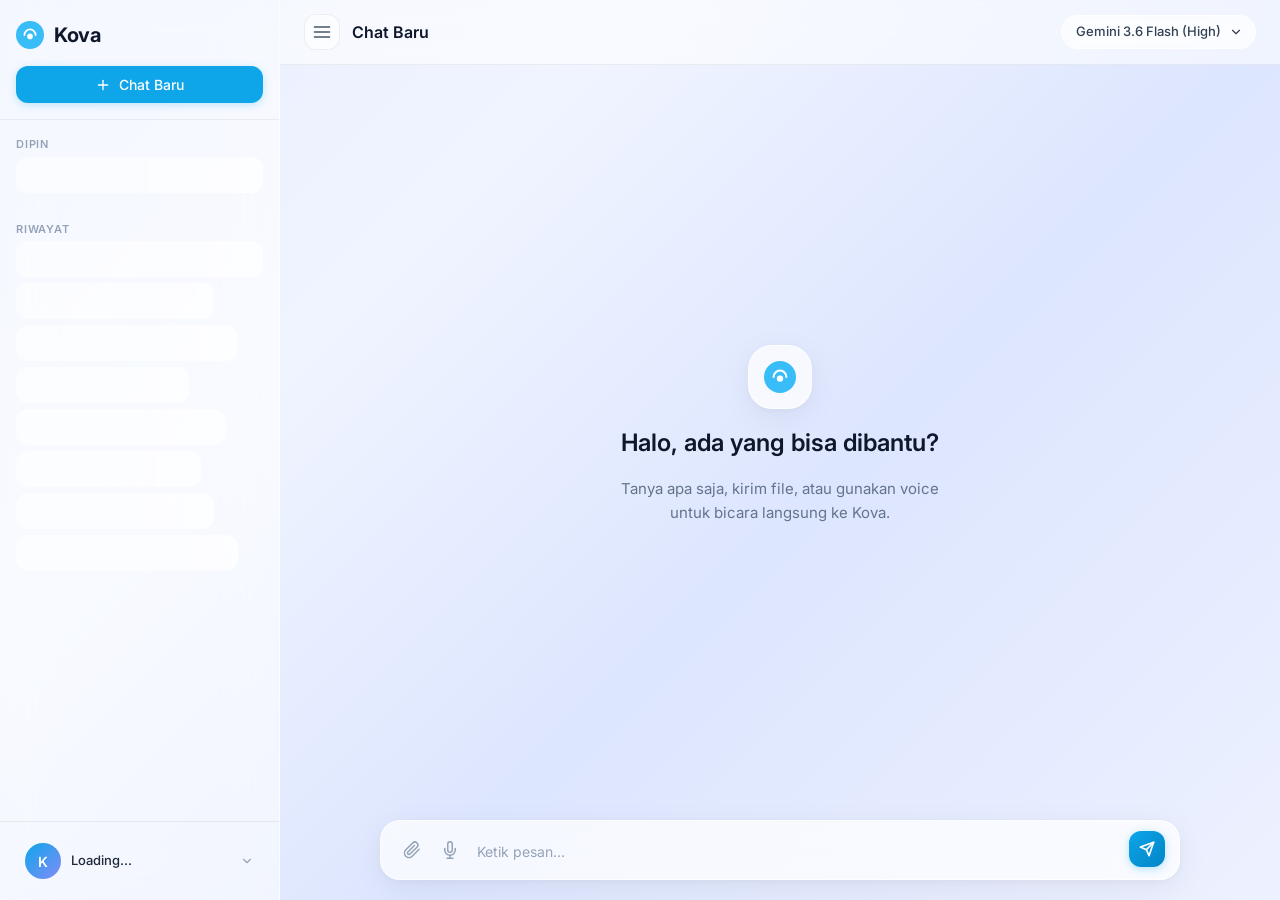
==== commit 49726fe1: "Update AI Model & Fix Bug" ====
--- a/chat.html
+++ b/chat.html
@@ -8,8 +8,8 @@
   <link rel="icon" href="./favicon.svg?v=2" type="image/svg+xml">
   <link rel="preconnect" href="https://fonts.googleapis.com">
   <link href="https://fonts.googleapis.com/css2?family=Inter:wght@300;400;500;600;700&display=swap" rel="stylesheet">
-  <link rel="stylesheet" href="./css/style.css?v=3">
-  <link rel="stylesheet" href="./css/chat.css?v=8">
+  <link rel="stylesheet" href="./css/style.css?v=4">
+  <link rel="stylesheet" href="./css/chat.css?v=9">
   <script src="./js/config.js"></script>
   <!-- Marked.js for markdown -->
   <script src="https://cdn.jsdelivr.net/npm/marked/marked.min.js"></script>
@@ -132,16 +132,20 @@
         <span class="chat-title" id="chatTitle">Chat Baru</span>
       </div>
       <div class="chat-header-right">
-        <!-- Hidden Native Select (Used by chat.js for logic) -->
         <select id="modelSelect" style="display:none;" onchange="handleModelChange()">
-          <option value="ag/gemini-3.6-flash-high(high)">Gemini 3.6 Flash High</option>
-          <option value="ag/gemini-3.6-flash-medium(high)">Gemini 3.6 Flash Medium</option>
-          <option value="ag/gemini-3.5-flash-high(high)">Gemini 3.5 Flash High</option>
-          <option value="ag/gemini-3.5-flash-low(high)">Gemini 3.5 Flash Low</option>
+          <option value="ag/gemini-3.6-flash-high(high)">Gemini 3.6 Flash (High)</option>
+          <option value="ag/gemini-3.6-flash-medium(high)">Gemini 3.6 Flash (Medium)</option>
+          <option value="ag/gemini-3.6-flash-low(high)">Gemini 3.6 Flash (Low)</option>
+          <option value="ag/gemini-3.5-flash-high(high)">Gemini 3.5 Flash (High)</option>
           <option value="ag/gemini-3-flash-agent(high)">Gemini 3 Flash Agent</option>
-          <option value="ag/gemini-3.1-pro-low(high)">Gemini 3.1 Pro Low</option>
-          <option value="ag/claude-sonnet-4-6(high)">Claude Sonnet 4.6</option>
-          <option value="ag/claude-opus-4-6-thinking(high)">Claude Opus 4.6 Thinking</option>
+          <option value="ag/gemini-3.5-flash-low(high)">Gemini 3.5 Flash (Medium)</option>
+          <option value="ag/gemini-3.5-flash-extra-low(high)">Gemini 3.5 Flash (Low)</option>
+          <option value="ag/gemini-pro-agent(high)">Gemini 3.1 Pro (High)</option>
+          <option value="ag/gemini-3.1-pro-low(high)">Gemini 3.1 Pro (Low)</option>
+          <option value="ag/claude-sonnet-4-6(max)">Claude Sonnet 4.6 (Thinking)</option>
+          <option value="ag/claude-opus-4-6-thinking(max)">Claude Opus 4.6 (Thinking)</option>
+          <option value="ag/gemini-3-flash(high)">Gemini 3 Flash</option>
+          <option value="ag/gpt-oss-120b-medium(high)">GPT-OSS 120B (Medium)</option>
         </select>
         
         <!-- Custom UI Select -->
@@ -376,7 +380,7 @@
   <!-- Toast Container -->
   <div class="toast-container" id="toastContainer"></div>
 
-  <script src="./js/chat.js?v=10"></script>
+  <script src="./js/chat.js?v=11"></script>
 </body>
 
 </html>
--- a/css/style.css
+++ b/css/style.css
@@ -19,6 +19,7 @@
   --bg-gradient: linear-gradient(135deg, #e8eeff 0%, #f0f4ff 30%, #dde6ff 60%, #edf1ff 100%);
   --glass-bg: rgba(255, 255, 255, 0.55);
   --glass-bg-heavy: rgba(255, 255, 255, 0.72);
+  --dropdown-bg: rgba(255, 255, 255, 0.95);
   --glass-border: rgba(255, 255, 255, 0.7);
   --glass-border-subtle: rgba(0, 0, 0, 0.06);
   --glass-blur: 24px;
@@ -83,6 +84,7 @@
   --bg-gradient: linear-gradient(135deg, #0a0e1a 0%, #0f1729 30%, #131b2e 60%, #0d1220 100%);
   --glass-bg: rgba(255, 255, 255, 0.04);
   --glass-bg-heavy: rgba(255, 255, 255, 0.07);
+  --dropdown-bg: rgba(15, 23, 42, 0.95);
   --glass-border: rgba(255, 255, 255, 0.08);
   --glass-border-subtle: rgba(255, 255, 255, 0.04);
   --glass-shadow: 0 8px 32px rgba(0, 0, 0, 0.3), 0 2px 8px rgba(0, 0, 0, 0.2);
--- a/css/chat.css
+++ b/css/chat.css
@@ -263,7 +263,7 @@
   bottom: calc(100% + 8px);
   left: 0;
   right: 0;
-  background: var(--glass-bg-heavy);
+  background: var(--dropdown-bg);
   backdrop-filter: blur(var(--glass-blur));
   -webkit-backdrop-filter: blur(var(--glass-blur));
   border: 1px solid var(--glass-border);
@@ -409,7 +409,7 @@
   position: absolute;
   top: calc(100% + 8px);
   right: 0;
-  background: var(--glass-bg-heavy);
+  background: var(--dropdown-bg);
   backdrop-filter: blur(var(--glass-blur));
   -webkit-backdrop-filter: blur(var(--glass-blur));
   border: 1px solid var(--glass-border);
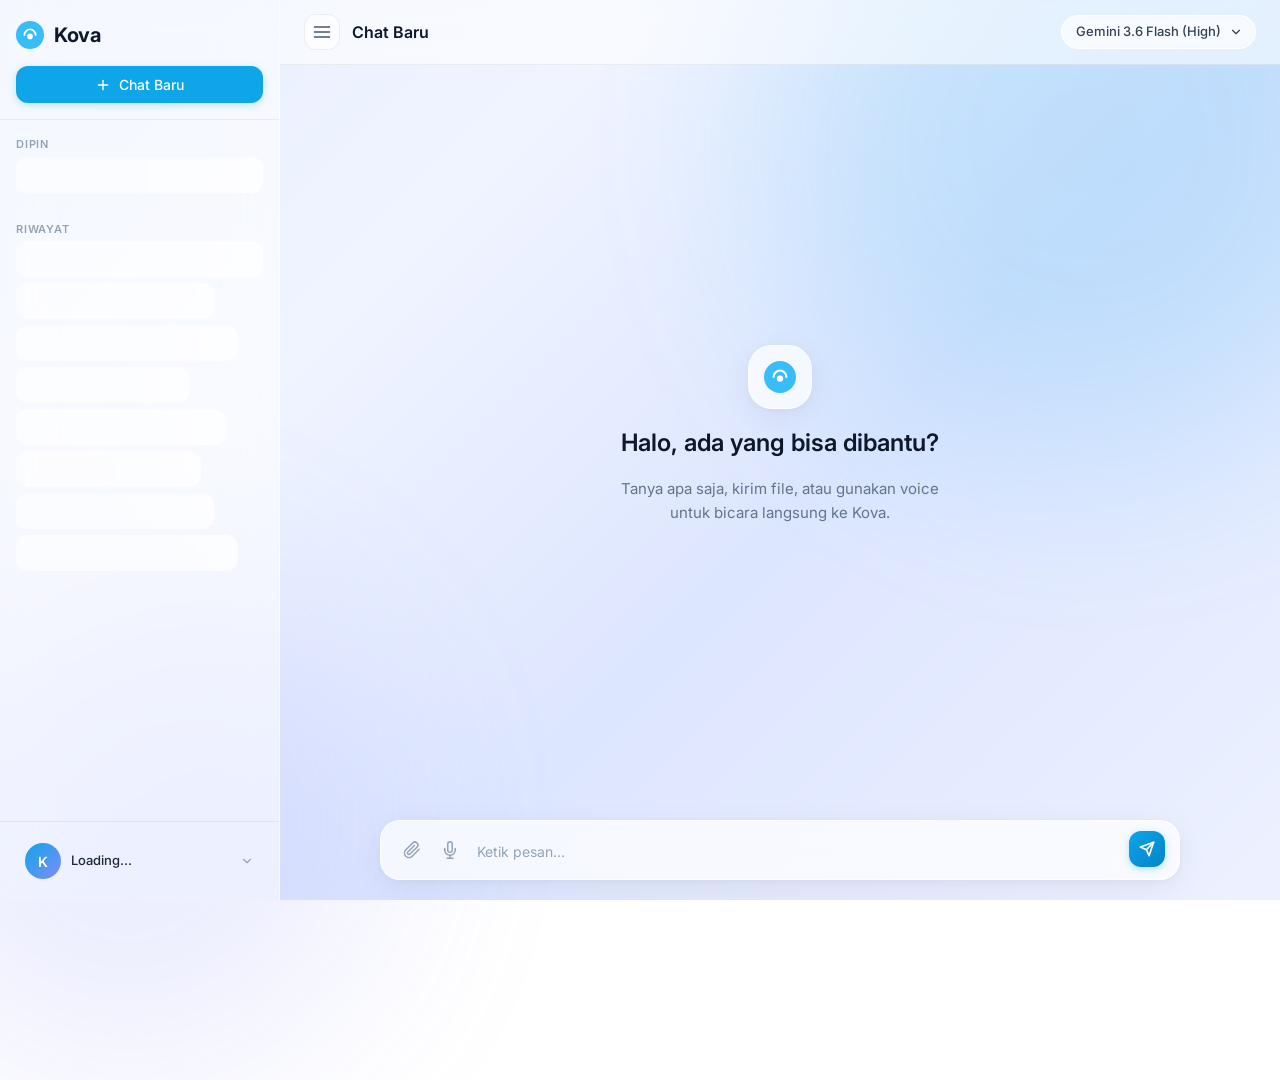
==== commit 8ba93f8c: "Update" ====
--- a/chat.html
+++ b/chat.html
@@ -8,8 +8,8 @@
   <link rel="icon" href="./favicon.svg?v=2" type="image/svg+xml">
   <link rel="preconnect" href="https://fonts.googleapis.com">
   <link href="https://fonts.googleapis.com/css2?family=Inter:wght@300;400;500;600;700&display=swap" rel="stylesheet">
-  <link rel="stylesheet" href="./css/style.css?v=4">
-  <link rel="stylesheet" href="./css/chat.css?v=9">
+  <link rel="stylesheet" href="./css/style.css?v=5">
+  <link rel="stylesheet" href="./css/chat.css?v=10">
   <script src="./js/config.js"></script>
   <!-- Marked.js for markdown -->
   <script src="https://cdn.jsdelivr.net/npm/marked/marked.min.js"></script>
@@ -380,7 +380,7 @@
   <!-- Toast Container -->
   <div class="toast-container" id="toastContainer"></div>
 
-  <script src="./js/chat.js?v=11"></script>
+  <script src="./js/chat.js?v=12"></script>
 </body>
 
 </html>
--- a/css/chat.css
+++ b/css/chat.css
@@ -8,6 +8,47 @@
   overflow: hidden;
   background: var(--bg-gradient);
   background-attachment: fixed;
+  position: relative;
+}
+
+/* Ambient Orbs */
+.chat-page::before,
+.chat-page::after {
+  content: '';
+  position: absolute;
+  border-radius: 50%;
+  filter: blur(100px);
+  opacity: 0.15;
+  pointer-events: none;
+  z-index: 0;
+}
+
+.chat-page::before {
+  width: 50vw;
+  height: 50vw;
+  background: var(--primary);
+  top: -20vh;
+  right: -10vw;
+  animation: floatOrbChat 12s ease-in-out infinite;
+}
+
+.chat-page::after {
+  width: 40vw;
+  height: 40vw;
+  background: #818cf8;
+  bottom: -20vh;
+  left: -10vw;
+  animation: floatOrbChat2 15s ease-in-out infinite;
+}
+
+@keyframes floatOrbChat {
+  0%, 100% { transform: translate(0, 0); }
+  50% { transform: translate(-30px, 30px); }
+}
+
+@keyframes floatOrbChat2 {
+  0%, 100% { transform: translate(0, 0); }
+  50% { transform: translate(20px, -20px); }
 }
 
 /* ============================================
@@ -25,6 +66,8 @@
   display: flex;
   flex-direction: column;
   transition: margin-left 0.4s cubic-bezier(0.16, 1, 0.3, 1), transform 0.4s cubic-bezier(0.16, 1, 0.3, 1);
+  position: relative;
+  z-index: 10;
 }
 
 .sidebar.collapsed-desktop {
@@ -316,6 +359,8 @@
   flex-direction: column;
   overflow: hidden;
   background: transparent;
+  position: relative;
+  z-index: 5;
 }
 
 .chat-header {
@@ -527,7 +572,13 @@
   display: flex;
   gap: 12px;
   align-items: flex-start;
-  animation: fadeInUp 0.35s cubic-bezier(0.16, 1, 0.3, 1);
+  animation: elasticEntrance 0.65s cubic-bezier(0.34, 1.56, 0.64, 1) forwards;
+  opacity: 0;
+}
+
+@keyframes elasticEntrance {
+  0% { opacity: 0; transform: translateY(30px) scale(0.95); }
+  100% { opacity: 1; transform: translateY(0) scale(1); }
 }
 
 .message-wrapper.user {
@@ -980,7 +1031,8 @@
 
 .input-box:focus-within {
   border-color: var(--primary);
-  box-shadow: 0 0 0 3px rgba(56, 189, 248, 0.1), var(--glass-shadow);
+  box-shadow: 0 0 0 3px rgba(56, 189, 248, 0.15), 0 0 20px rgba(56, 189, 248, 0.15), var(--glass-shadow);
+  transform: translateY(-2px);
 }
 
 .input-left-actions {
@@ -1456,6 +1508,19 @@
     padding: 10px 16px;
   }
 
+  .custom-model-menu {
+    right: 16px;
+    left: 16px;
+    width: auto;
+    min-width: 0;
+    max-width: none;
+    transform: translateY(-8px) scale(0.95);
+  }
+  
+  .custom-model-menu.active {
+    transform: translateY(0) scale(1);
+  }
+
   .custom-model-trigger {
     max-width: 150px;
     font-size: 12px;
@@ -1498,4 +1563,14 @@
 
 .pulse {
   animation: shimmer 1.8s ease-in-out infinite;
+}
+
+/* Squishy Buttons - Satisfying clicks */
+button:active,
+.conv-item:active,
+.user-profile:active,
+.custom-model-trigger:active,
+.btn-new-chat:active {
+  transform: scale(0.96) !important;
+  transition: transform 0.1s cubic-bezier(0.4, 0, 0.2, 1) !important;
 }
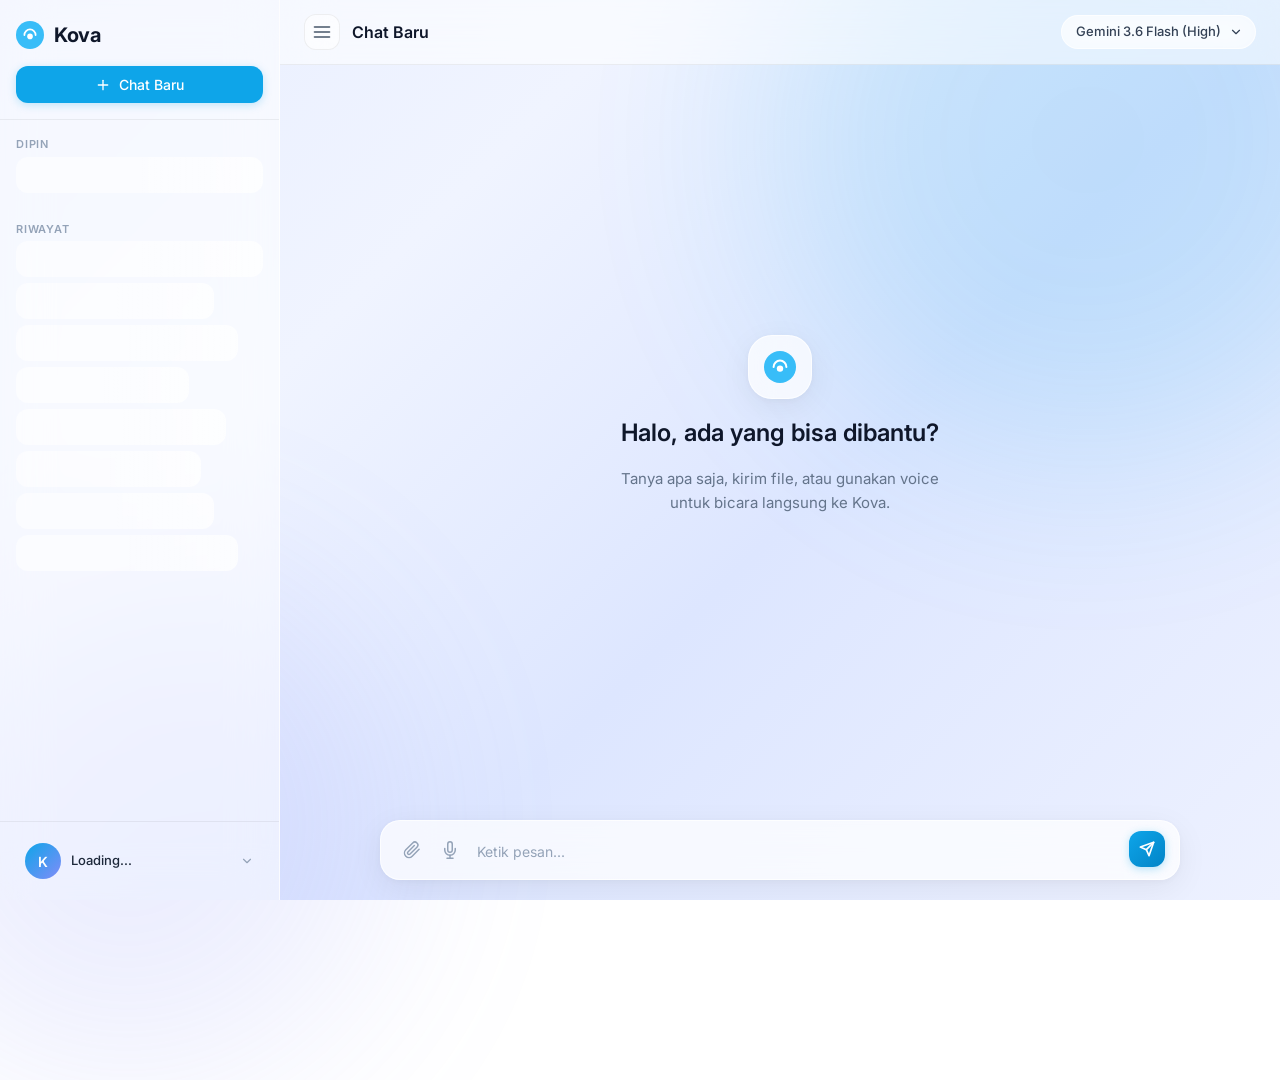
==== commit e6180ddd: "Update & Fix" ====
--- a/chat.html
+++ b/chat.html
@@ -8,8 +8,8 @@
   <link rel="icon" href="./favicon.svg?v=2" type="image/svg+xml">
   <link rel="preconnect" href="https://fonts.googleapis.com">
   <link href="https://fonts.googleapis.com/css2?family=Inter:wght@300;400;500;600;700&display=swap" rel="stylesheet">
-  <link rel="stylesheet" href="./css/style.css?v=5">
-  <link rel="stylesheet" href="./css/chat.css?v=10">
+  <link rel="stylesheet" href="./css/style.css?v=8">
+  <link rel="stylesheet" href="./css/chat.css?v=14">
   <script src="./js/config.js"></script>
   <!-- Marked.js for markdown -->
   <script src="https://cdn.jsdelivr.net/npm/marked/marked.min.js"></script>
@@ -380,7 +380,7 @@
   <!-- Toast Container -->
   <div class="toast-container" id="toastContainer"></div>
 
-  <script src="./js/chat.js?v=12"></script>
+  <script src="./js/chat.js?v=14"></script>
 </body>
 
 </html>
--- a/css/style.css
+++ b/css/style.css
@@ -19,7 +19,7 @@
   --bg-gradient: linear-gradient(135deg, #e8eeff 0%, #f0f4ff 30%, #dde6ff 60%, #edf1ff 100%);
   --glass-bg: rgba(255, 255, 255, 0.55);
   --glass-bg-heavy: rgba(255, 255, 255, 0.72);
-  --dropdown-bg: rgba(255, 255, 255, 0.95);
+  --dropdown-bg: #FFFFFF; /* Solid to prevent bleeding */
   --glass-border: rgba(255, 255, 255, 0.7);
   --glass-border-subtle: rgba(0, 0, 0, 0.06);
   --glass-blur: 24px;
@@ -84,7 +84,7 @@
   --bg-gradient: linear-gradient(135deg, #0a0e1a 0%, #0f1729 30%, #131b2e 60%, #0d1220 100%);
   --glass-bg: rgba(255, 255, 255, 0.04);
   --glass-bg-heavy: rgba(255, 255, 255, 0.07);
-  --dropdown-bg: rgba(15, 23, 42, 0.95);
+  --dropdown-bg: #0B0F1A; /* Solid to prevent bleeding */
   --glass-border: rgba(255, 255, 255, 0.08);
   --glass-border-subtle: rgba(255, 255, 255, 0.04);
   --glass-shadow: 0 8px 32px rgba(0, 0, 0, 0.3), 0 2px 8px rgba(0, 0, 0, 0.2);
@@ -116,11 +116,19 @@
 body {
   font-family: var(--font);
   background: var(--bg-gradient);
+  background-size: 200% 200%;
   background-attachment: fixed;
   color: var(--gray-800);
   line-height: 1.5;
   -webkit-font-smoothing: antialiased;
   -moz-osx-font-smoothing: grayscale;
+  animation: gradientPulse 20s ease infinite;
+}
+
+@keyframes gradientPulse {
+  0% { background-position: 0% 50%; }
+  50% { background-position: 100% 50%; }
+  100% { background-position: 0% 50%; }
 }
 
 /* ============================================
@@ -168,13 +176,17 @@
 }
 
 @keyframes floatOrb1 {
-  0%, 100% { transform: translate(0, 0); }
-  50% { transform: translate(-30px, 30px); }
+  0% { transform: translate(0, 0) scale(1) rotate(0deg); }
+  33% { transform: translate(-5vw, 10vh) scale(1.1) rotate(120deg); }
+  66% { transform: translate(3vw, 5vh) scale(0.9) rotate(240deg); }
+  100% { transform: translate(0, 0) scale(1) rotate(360deg); }
 }
 
 @keyframes floatOrb2 {
-  0%, 100% { transform: translate(0, 0); }
-  50% { transform: translate(20px, -25px); }
+  0% { transform: translate(0, 0) scale(1) rotate(0deg); }
+  33% { transform: translate(8vw, -12vh) scale(1.15) rotate(-120deg); }
+  66% { transform: translate(-3vw, -8vh) scale(0.85) rotate(-240deg); }
+  100% { transform: translate(0, 0) scale(1) rotate(-360deg); }
 }
 
 .login-container {
--- a/css/chat.css
+++ b/css/chat.css
@@ -42,13 +42,17 @@
 }
 
 @keyframes floatOrbChat {
-  0%, 100% { transform: translate(0, 0); }
-  50% { transform: translate(-30px, 30px); }
+  0% { transform: translate(0, 0) scale(1) rotate(0deg); }
+  33% { transform: translate(-10vw, 15vh) scale(1.1) rotate(120deg); }
+  66% { transform: translate(5vw, 10vh) scale(0.9) rotate(240deg); }
+  100% { transform: translate(0, 0) scale(1) rotate(360deg); }
 }
 
 @keyframes floatOrbChat2 {
-  0%, 100% { transform: translate(0, 0); }
-  50% { transform: translate(20px, -20px); }
+  0% { transform: translate(0, 0) scale(1) rotate(0deg); }
+  33% { transform: translate(15vw, -10vh) scale(1.15) rotate(-120deg); }
+  66% { transform: translate(-5vw, -15vh) scale(0.85) rotate(-240deg); }
+  100% { transform: translate(0, 0) scale(1) rotate(-360deg); }
 }
 
 /* ============================================
@@ -373,6 +377,9 @@
   align-items: center;
   justify-content: space-between;
   min-height: 60px;
+  position: relative;
+  z-index: 50;
+  overflow: visible;
 }
 
 .chat-header-left {
@@ -454,22 +461,22 @@
   position: absolute;
   top: calc(100% + 8px);
   right: 0;
+  transform-origin: top right;
   background: var(--dropdown-bg);
-  backdrop-filter: blur(var(--glass-blur));
-  -webkit-backdrop-filter: blur(var(--glass-blur));
   border: 1px solid var(--glass-border);
   border-radius: var(--radius-md);
-  box-shadow: var(--glass-shadow-lg);
+  box-shadow: var(--glass-shadow-lg), 0 0 0 1px rgba(0,0,0,0.05);
   padding: 6px;
-  width: max-content;
-  min-width: 220px;
-  max-height: 60vh;
+  width: 240px;
+  max-width: calc(100vw - 32px);
+  max-height: 72vh;
   overflow-y: auto;
-  z-index: 100;
+  overflow-x: hidden;
+  z-index: 9999;
   opacity: 0;
   visibility: hidden;
-  transform: translateY(-8px) scale(0.98);
-  transition: all 0.25s cubic-bezier(0.16, 1, 0.3, 1);
+  transform: translateY(-8px) scale(0.96);
+  transition: all 0.25s cubic-bezier(0.34, 1.56, 0.64, 1);
 }
 
 .custom-model-menu.active {
@@ -489,6 +496,9 @@
   justify-content: space-between;
   transition: all 0.15s ease;
   margin-bottom: 2px;
+  white-space: normal;
+  word-break: break-word;
+  line-height: 1.4;
 }
 
 .custom-model-item:last-child {
@@ -524,6 +534,9 @@
   display: flex;
   flex-direction: column;
   gap: 0;
+  scroll-behavior: smooth;
+  /* Rubber band overscroll via custom class */
+  transition: transform 0.3s cubic-bezier(0.34, 1.56, 0.64, 1);
 }
 
 .welcome-message {
@@ -915,6 +928,13 @@
   border-bottom-left-radius: var(--radius-sm);
   width: fit-content;
   border: 1px solid var(--glass-border);
+  box-shadow: 0 4px 12px rgba(14, 165, 233, 0.15);
+  animation: breathingGlow 2.5s ease-in-out infinite;
+}
+
+@keyframes breathingGlow {
+  0%, 100% { box-shadow: 0 4px 12px rgba(14, 165, 233, 0.15); }
+  50% { box-shadow: 0 4px 25px rgba(14, 165, 233, 0.4); }
 }
 
 .typing-dot {
@@ -1302,16 +1322,14 @@
 }
 
 .modal {
-  background: var(--glass-bg-heavy);
-  backdrop-filter: blur(var(--glass-blur));
-  -webkit-backdrop-filter: blur(var(--glass-blur));
+  background: var(--dropdown-bg);
   border-radius: var(--radius-xl);
   padding: 28px;
-  max-width: 420px;
-  width: 90%;
+  width: min(420px, calc(100vw - 32px));
+  box-sizing: border-box;
   box-shadow: var(--glass-shadow-lg);
   border: 1px solid var(--glass-border);
-  animation: fadeInUp 0.3s cubic-bezier(0.16, 1, 0.3, 1);
+  animation: elasticEntrance 0.4s cubic-bezier(0.34, 1.56, 0.64, 1);
 }
 
 .modal h3 {
@@ -1508,6 +1526,16 @@
     padding: 10px 16px;
   }
 
+  .conv-actions {
+    display: flex !important;
+    opacity: 0.9;
+  }
+  
+  .message-actions {
+    display: flex !important;
+    opacity: 0.9;
+  }
+
   .custom-model-menu {
     right: 16px;
     left: 16px;
@@ -1573,4 +1601,71 @@
 .btn-new-chat:active {
   transform: scale(0.96) !important;
   transition: transform 0.1s cubic-bezier(0.4, 0, 0.2, 1) !important;
+}
+
+/* ============================================
+   OVERSCROLL / RUBBER BAND EFFECT
+   ============================================ */
+.messages-container.overscroll-top {
+  transform: translateY(12px);
+  transition: transform 0.15s ease-out;
+}
+.messages-container.overscroll-bottom {
+  transform: translateY(-12px);
+  transition: transform 0.15s ease-out;
+}
+.messages-container.overscroll-reset {
+  transform: translateY(0);
+  transition: transform 0.4s cubic-bezier(0.34, 1.56, 0.64, 1);
+}
+
+.conv-list.overscroll-top {
+  transform: translateY(10px);
+  transition: transform 0.15s ease-out;
+}
+.conv-list.overscroll-bottom {
+  transform: translateY(-10px);
+  transition: transform 0.15s ease-out;
+}
+.conv-list.overscroll-reset {
+  transform: translateY(0);
+  transition: transform 0.4s cubic-bezier(0.34, 1.56, 0.64, 1);
+}
+
+/* Smooth scroll-fadeout hint at edges */
+.messages-container::after {
+  content: '';
+  display: block;
+  height: 20px;
+  flex-shrink: 0;
+}
+
+/* Sidebar conv-list transitions */
+.conv-list {
+  transition: transform 0.3s cubic-bezier(0.34, 1.56, 0.64, 1);
+}
+
+/* Mobile model menu - full width centered */
+@media (max-width: 768px) {
+  .custom-model-menu {
+    position: fixed;
+    bottom: 80px;
+    left: 16px;
+    right: 16px;
+    top: auto;
+    width: auto;
+    max-height: 60vh;
+    z-index: 9999;
+    border-radius: var(--radius-lg);
+    transform-origin: bottom center;
+    transform: translateY(20px) scale(0.95);
+  }
+
+  .custom-model-menu.active {
+    transform: translateY(0) scale(1);
+  }
+
+  .modal {
+    padding: 24px 20px;
+  }
 }
